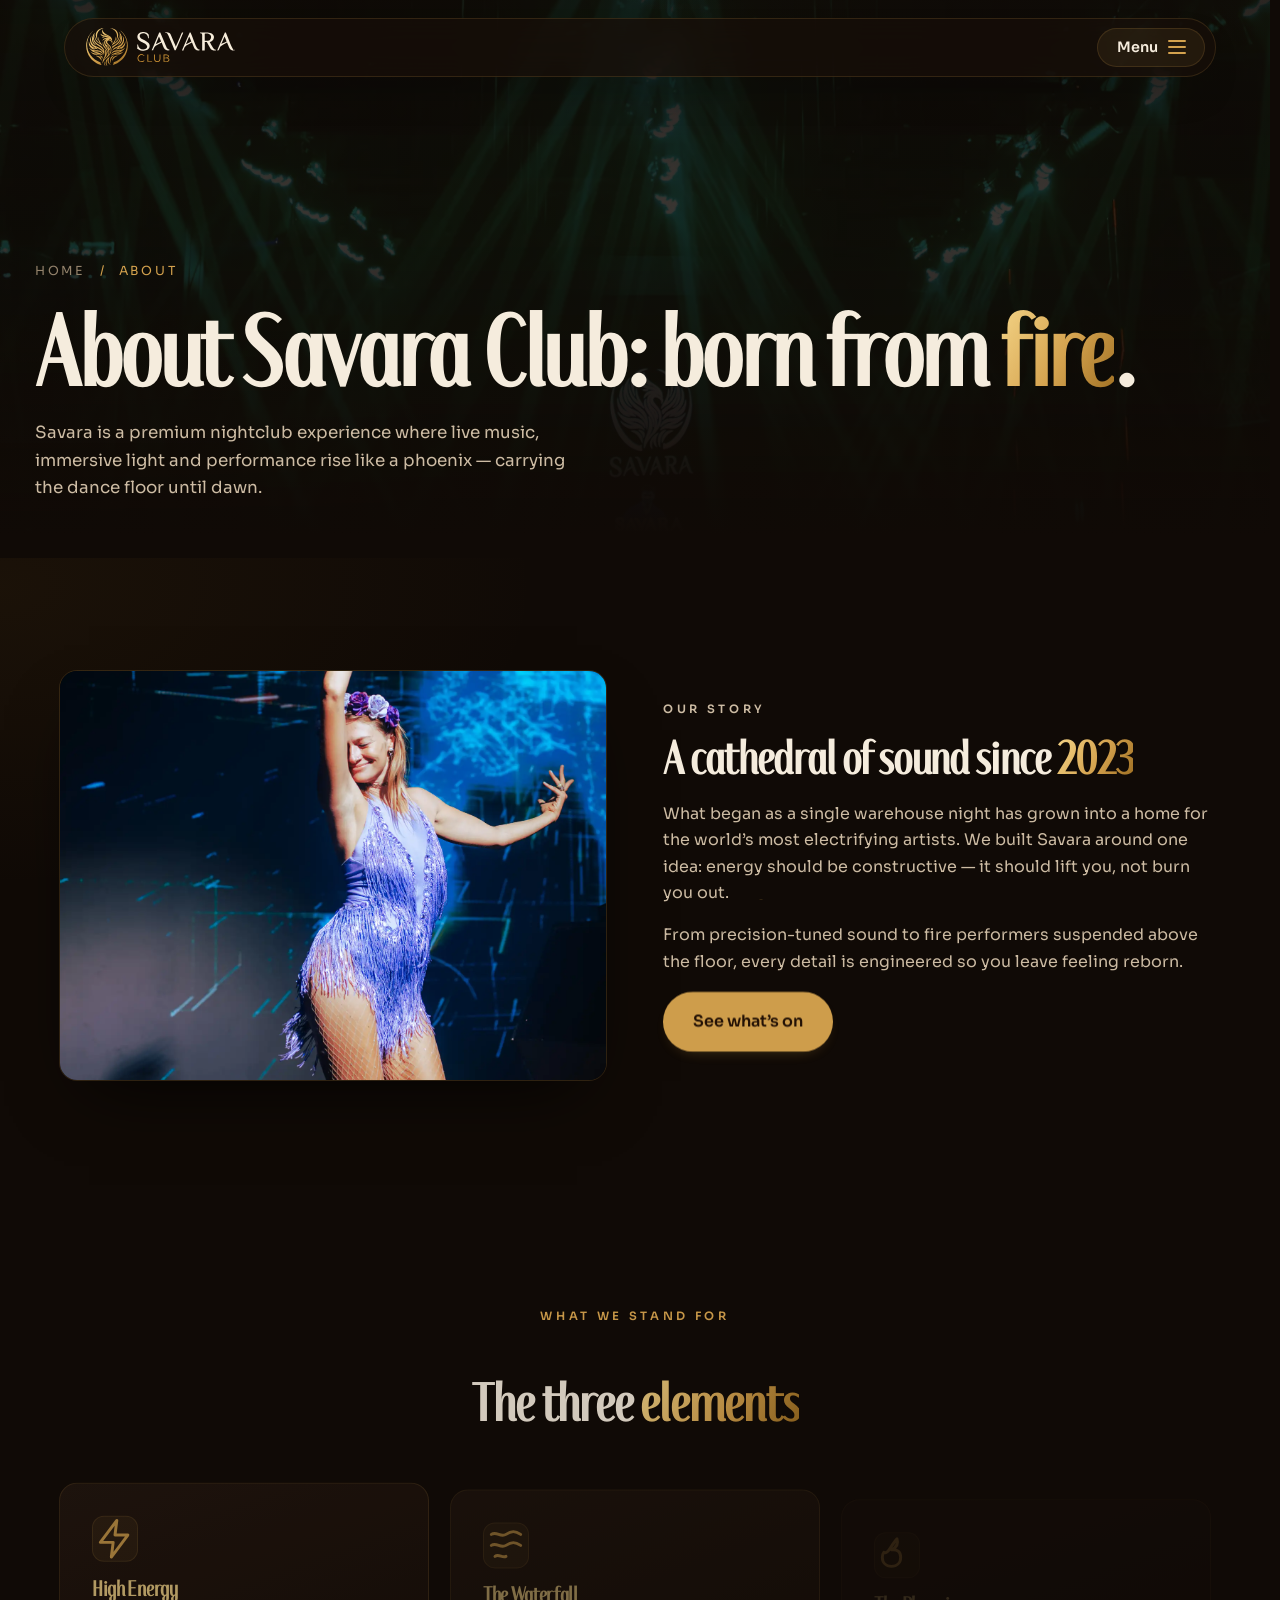
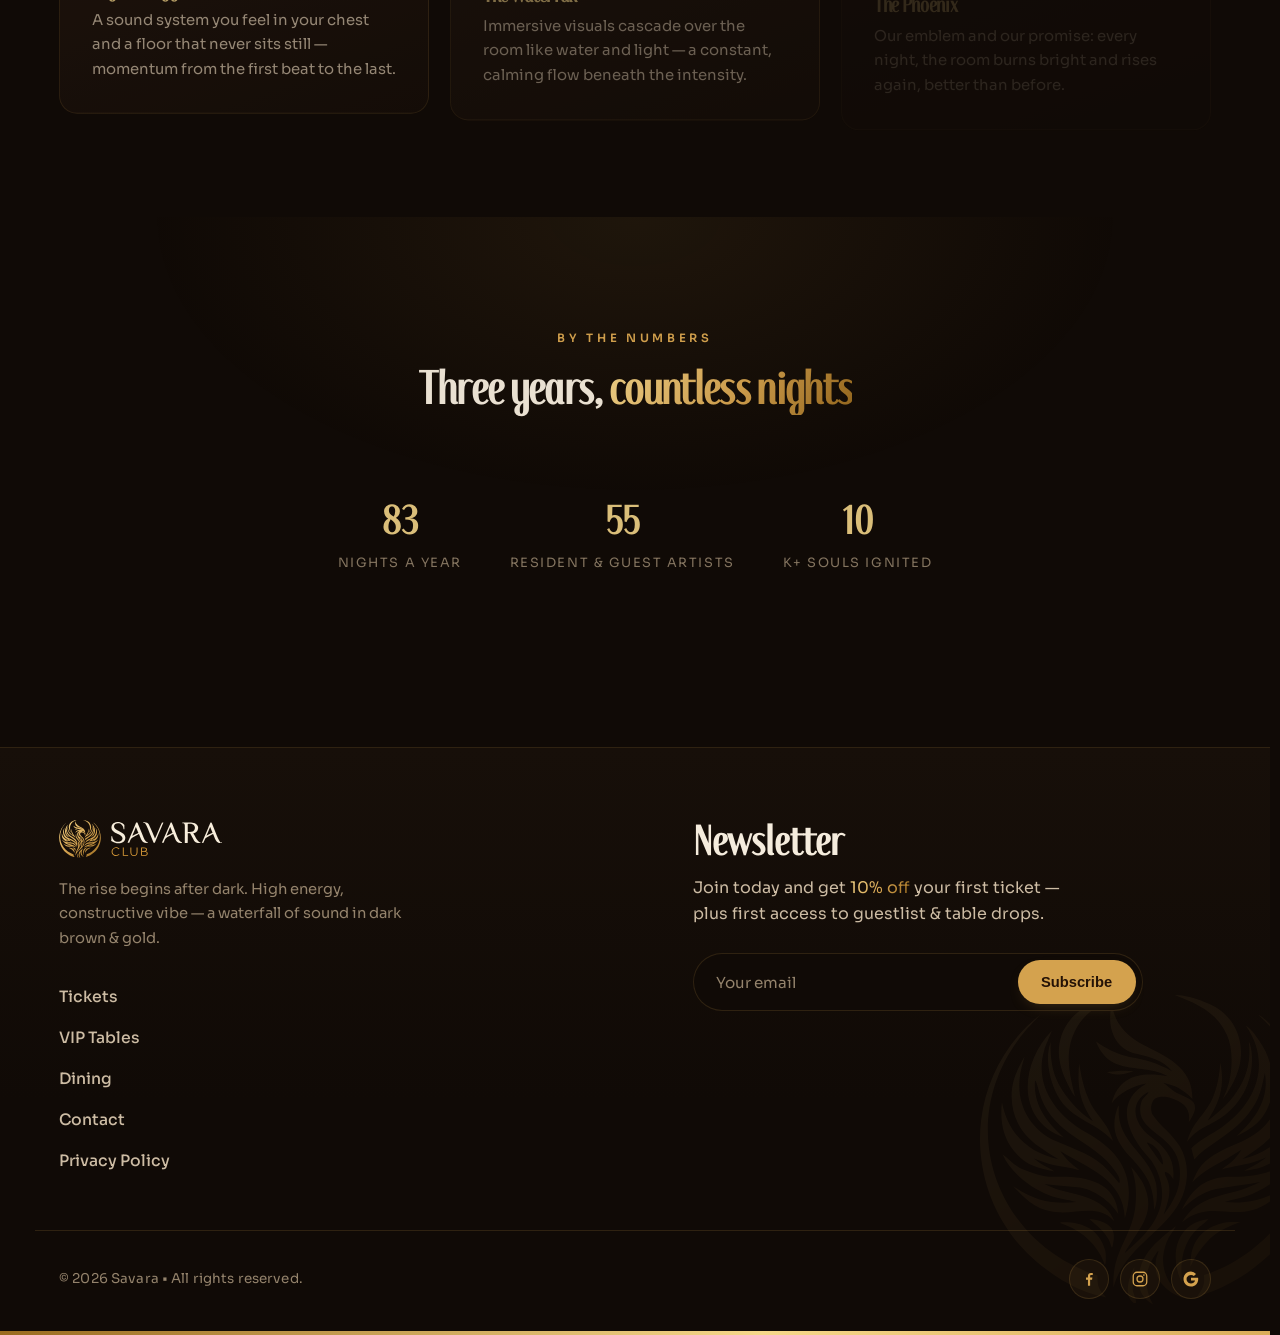
==== about.html @ c7d8257c "0.0.1 First Deploy" ====
<!DOCTYPE html>
<html lang="en">
<head>
  <meta charset="UTF-8" />
  <meta name="viewport" content="width=device-width, initial-scale=1.0" />
  <meta name="robots" content="index, follow, max-image-preview:large" />
  <meta name="author" content="Savara Club" />
  <meta name="theme-color" content="#100a06" />
  <meta name="application-name" content="Savara Club" />
  <link rel="icon" href="assets/imgs/fav-icon.png" sizes="any" />
  <link rel="icon" type="image/png" sizes="32x32" href="assets/imgs/fav-icon.png" />
  <link rel="icon" type="image/png" sizes="16x16" href="assets/imgs/fav-icon.png" />
  <link rel="apple-touch-icon" sizes="180x180" href="assets/imgs/fav-icon.png" />
  <link rel="manifest" href="/site.webmanifest" />
  <meta name="description" content="Learn the story behind Savara Club, a premium nightlife destination built around live music, immersive performances and unforgettable guest experiences." />
  <title>About Savara Club | Our Nightlife Story</title>
  <link rel="canonical" href="https://savara-club.netlify.app/about.html" />
  <meta property="og:type" content="website" />
  <meta property="og:locale" content="en_US" />
  <meta property="og:site_name" content="Savara Club" />
  <meta property="og:title" content="About Savara Club | Our Nightlife Story" />
  <meta property="og:description" content="Discover the story and experience behind Savara Club's live music, immersive performances and premium nightlife." />
  <meta property="og:url" content="https://savara-club.netlify.app/about.html" />
  <meta property="og:image" content="https://savara-club.netlify.app/assets/imgs/og-image.webp" />
  <meta property="og:image:secure_url" content="https://savara-club.netlify.app/assets/imgs/og-image.webp" />
  <meta property="og:image:type" content="image/webp" />
  <meta property="og:image:width" content="1200" />
  <meta property="og:image:height" content="630" />
  <meta property="og:image:alt" content="Savara Club - Rise After Dark, with a molten-gold phoenix and cascading light." />
  <meta name="twitter:card" content="summary_large_image" />
  <meta name="twitter:title" content="About Savara Club | Our Nightlife Story" />
  <meta name="twitter:description" content="Discover the story behind Savara Club's live music, immersive performances and premium nightlife." />
  <meta name="twitter:image" content="https://savara-club.netlify.app/assets/imgs/og-image.webp" />
  <meta name="twitter:image:alt" content="Savara Club - Rise After Dark, with a molten-gold phoenix and cascading light." />
  <script type="application/ld+json">
  {
    "@context": "https://schema.org",
    "@type": "AboutPage",
    "name": "About Savara Club",
    "url": "https://savara-club.netlify.app/about.html",
    "description": "The story behind Savara Club's live music, immersive performances and premium nightlife experience.",
    "isPartOf": { "@id": "https://savara-club.netlify.app/#website" },
    "about": { "@id": "https://savara-club.netlify.app/#business" }
  }
  </script>
  <link rel="preconnect" href="https://fonts.googleapis.com" />
  <link rel="preconnect" href="https://fonts.gstatic.com" crossorigin />
  <link href="https://fonts.googleapis.com/css2?family=Fraunces:opsz,wght@9..144,400..900&family=Sora:wght@300;400;500;600;700;800&display=swap" rel="stylesheet" />
  <link rel="stylesheet" href="assets/style.css" />
  <noscript><style>.pt,.preloader{display:none!important}</style></noscript>
</head>
<body>

  <canvas id="embers" aria-hidden="true"></canvas>

  <header class="nav" id="nav">
    <div class="nav__inner">
      <a href="index.html" class="brand" aria-label="Savara Club home">
        <span class="brand__mark" aria-hidden="true"></span>
        <img src="assets/imgs/savara-logo.svg" alt="Savara Club" class="brand__logo" />
      </a>
      <button class="nav__menu-btn" id="navToggle" aria-label="Open menu" aria-expanded="false" aria-controls="menu">
        <span class="nav__menu-label">Menu</span>
        <span class="nav__menu-icon"><i></i><i></i><i></i></span>
      </button>
    </div>
  </header>

  <div class="menu" id="menu" aria-hidden="true">
    <div class="menu__bg"></div>
    <span class="menu__phoenix" aria-hidden="true"></span>
    <nav class="menu__nav">
      <a class="menu__item" href="index.html"><span class="menu__num">01</span><span class="menu__label">Home</span></a>
      <a class="menu__item is-current" href="about.html"><span class="menu__num">02</span><span class="menu__label">About</span></a>
      <a class="menu__item" href="events.html"><span class="menu__num">03</span><span class="menu__label">Events</span></a>
      <a class="menu__item" href="menu.html"><span class="menu__num">04</span><span class="menu__label">Menu</span></a>
      <a class="menu__item" href="contact.html"><span class="menu__num">05</span><span class="menu__label">Contact</span></a>
    </nav>
    <div class="menu__aside">
      <div><h4>Visit</h4><p>631/2, Ozran Beach Rd<br />Vagator, Goa 403509 &middot; Open Thu&ndash;Sun</p></div>
      <div><h4>Reservations</h4><p><a href="tel:+917397956179">+91 73979 56179</a><br /><a href="mailto:hello@savara.club">hello@savara.club</a></p></div>
      <div><h4>Follow</h4><div class="menu__socials"><a href="#">Facebook</a><a href="#">Instagram</a><a href="#">Google</a></div></div>
    </div>
  </div>

  <section class="page-hero">
    <div class="page-hero__bg" aria-hidden="true"><img src="assets/club-imgs/jpeg-121.webp" alt="" /></div>
    <div class="page-hero__inner">
      <div class="crumb reveal"><a href="index.html">Home</a> &nbsp;/&nbsp; About</div>
      <h1 class="reveal">About Savara Club: born from <span class="grad">fire</span>.</h1>
      <p class="reveal">Savara is a premium nightclub experience where live music, immersive light and performance rise like a phoenix &mdash; carrying the dance floor until dawn.</p>
    </div>
  </section>

  <section class="section">
    <div class="split">
      <video class="reveal" autoplay muted loop playsinline preload="metadata" poster="assets/club-imgs/jpeg-3.webp">
        <source src="assets/club-imgs/C1630.MP4" type="video/mp4" />
      </video>
      <div>
        <p class="eyebrow reveal">Our story</p>
        <h2 class="reveal">A cathedral of sound since <span class="grad">2023</span></h2>
        <p class="reveal">What began as a single warehouse night has grown into a home for the world&rsquo;s most electrifying artists. We built Savara around one idea: energy should be constructive &mdash; it should lift you, not burn you out.</p>
        <p class="reveal">From precision-tuned sound to fire performers suspended above the floor, every detail is engineered so you leave feeling reborn.</p>
        <div class="reveal"><a href="events.html" class="btn btn--gold btn--lg magnetic">See what&rsquo;s on</a></div>
      </div>
    </div>
  </section>

  <section class="section">
    <div class="section__head section__head--center">
      <p class="eyebrow reveal">What we stand for</p>
      <h2 class="reveal">The three <span class="grad">elements</span></h2>
    </div>
    <div class="values-grid">
      <div class="value-card reveal">
        <div class="value-card__ic"><svg viewBox="0 0 24 24" fill="none" stroke="currentColor" stroke-width="1.6"><path d="M13 2 4 14h7l-1 8 9-12h-7z" stroke-linejoin="round"/></svg></div>
        <h3>High Energy</h3>
        <p>A sound system you feel in your chest and a floor that never sits still &mdash; momentum from the first beat to the last.</p>
      </div>
      <div class="value-card reveal">
        <div class="value-card__ic"><svg viewBox="0 0 24 24" fill="none" stroke="currentColor" stroke-width="1.6" stroke-linecap="round"><path d="M4 6c3-2 5 2 8 0s5-2 8 0M4 12c3-2 5 2 8 0s5-2 8 0M6 18c2-1.5 4 1 6 0"/></svg></div>
        <h3>The Waterfall</h3>
        <p>Immersive visuals cascade over the room like water and light &mdash; a constant, calming flow beneath the intensity.</p>
      </div>
      <div class="value-card reveal">
        <div class="value-card__ic"><svg viewBox="0 0 24 24" fill="none" stroke="currentColor" stroke-width="1.6"><path d="M12 3c1 3-1 5-3 6 3-.5 5 1 5 4 0 3-2 5-5 5s-5-2-5-5c0-1 .3-2 .8-2.7C7 12 9 6 12 3z" stroke-linejoin="round"/></svg></div>
        <h3>The Phoenix</h3>
        <p>Our emblem and our promise: every night, the room burns bright and rises again, better than before.</p>
      </div>
    </div>
  </section>

  <section class="section vibe">
    <div class="vibe__inner">
      <p class="eyebrow reveal">By the numbers</p>
      <h2 class="reveal">Three years, <span class="grad">countless nights</span></h2>
      <div class="hero__stats reveal" style="justify-content:center;border:none;margin-top:2.5rem">
        <div><strong data-count="120">0</strong><span>Nights a year</span></div>
        <div><strong data-count="80">0</strong><span>Resident &amp; guest artists</span></div>
        <div><strong data-count="15">0</strong><span>K+ souls ignited</span></div>
      </div>
    </div>
  </section>

  <footer class="footer">
    <span class="footer__phoenix" aria-hidden="true"></span>
    <div class="footer__inner">
      <div class="footer__left">
        <a href="index.html" class="brand footer__brandlink">
          <span class="brand__mark" aria-hidden="true"></span>
          <img src="assets/imgs/savara-logo.svg" alt="Savara Club" class="brand__logo" />
        </a>
        <p class="footer__tag">The rise begins after dark. High energy, constructive vibe &mdash; a waterfall of sound in dark brown &amp; gold.</p>
        <nav class="footer__links">
          <a href="events.html">Tickets</a>
          <a href="events.html">VIP Tables</a>
          <a href="menu.html">Dining</a>
          <a href="contact.html">Contact</a>
          <a href="privacy.html">Privacy Policy</a>
        </nav>
      </div>
      <div class="footer__news">
        <h3>Newsletter</h3>
        <p>Join today and get <span class="grad">10% off</span> your first ticket &mdash; plus first access to guestlist &amp; table drops.</p>
        <form class="footer__form" data-form novalidate>
          <input type="email" placeholder="Your email" aria-label="Email address" required />
          <button type="submit" class="btn btn--gold">Subscribe</button>
        </form>
        <p class="footer__msg form-msg" role="status"></p>
      </div>
    </div>
    <div class="footer__bar">
      <span>&copy; <span data-year>2026</span> Savara • All rights reserved.</span>
      <div class="footer__social">
        <a href="#" aria-label="Facebook"><svg viewBox="0 0 24 24" fill="currentColor"><path d="M13.5 21v-8h2.6l.4-3h-3V8.1c0-.9.3-1.5 1.6-1.5H17V4c-.3 0-1.3-.1-2.4-.1-2.4 0-4 1.4-4 4.1V10H8v3h2.6v8h2.9z"/></svg></a>
        <a href="#" aria-label="Instagram"><svg viewBox="0 0 24 24" fill="none" stroke="currentColor" stroke-width="1.7"><rect x="3" y="3" width="18" height="18" rx="5"/><circle cx="12" cy="12" r="4"/><circle cx="17.2" cy="6.8" r="1.1" fill="currentColor" stroke="none"/></svg></a>
        <a href="#" aria-label="Google"><svg viewBox="0 0 24 24" fill="currentColor"><path d="M21.6 12.23c0-.68-.06-1.33-.17-1.96H12v3.71h5.38a4.6 4.6 0 0 1-2 3.02v2.5h3.24c1.9-1.75 2.98-4.33 2.98-7.27z"/><path d="M12 22c2.7 0 4.96-.9 6.62-2.42l-3.24-2.5c-.9.6-2.05.96-3.38.96-2.6 0-4.8-1.76-5.59-4.13H3.06v2.6A10 10 0 0 0 12 22z"/><path d="M6.41 13.91A6 6 0 0 1 6.1 12c0-.66.11-1.31.31-1.91V7.49H3.06A10 10 0 0 0 2 12c0 1.61.39 3.14 1.06 4.51z"/><path d="M12 6.58c1.47 0 2.79.5 3.83 1.5l2.87-2.87A10 10 0 0 0 12 2 10 10 0 0 0 3.06 7.49l3.35 2.6C7.2 8.34 9.4 6.58 12 6.58z"/></svg></a>
      </div>
    </div>
    <div class="footer__accent" aria-hidden="true"></div>
  </footer>

  <div class="pt pt--enter" id="pageTransition" aria-hidden="true">
    <span class="pt__col"></span><span class="pt__col"></span><span class="pt__col"></span>
    <span class="pt__col"></span><span class="pt__col"></span>
    <span class="pt__logo"></span>
  </div>

  <script src="assets/vendor/gsap.min.js"></script>
  <script src="assets/vendor/ScrollTrigger.min.js"></script>
  <script src="assets/script.js"></script>

</body>
</html>
---- assets/style.css ----
/* ============================================================
   SAVARA CLUB - Dark Brown & Gold nightclub theme
   Palette: deep espresso browns + molten gold. No red.
   ============================================================ */

@font-face {
  font-family: 'Spritely';
  src: url('font/Spritely.otf') format('opentype');
  font-style: normal;
  font-weight: 400;
  font-display: swap;
}

:root {
  /* Browns */
  --bg:        #100a06;
  --bg-2:      #170f09;
  --bg-3:      #1f140c;
  --panel:     #241811;
  --panel-2:   #2c1e14;
  --line:      rgba(212, 162, 78, .16);

  /* Golds */
  --gold:      #d4a24e;
  --gold-lt:   #f6d78a;
  --gold-dk:   #9a6b1f;
  --amber:     #e9b866;

  /* Text */
  --ink:       #f5ecdd;
  --ink-soft:  #cdbca4;
  --ink-dim:   #94836c;

  --maxw: 1200px;
  --radius: 18px;
  --shadow: 0 30px 70px -30px rgba(0,0,0,.85);
  --ease: cubic-bezier(.22,.61,.36,1);

  /* Type system */
  --font-body: 'Sora', system-ui, -apple-system, sans-serif;
  --font-display: 'Spritely', 'Fraunces', 'Cormorant Garamond', Georgia, serif;
}

* { margin: 0; padding: 0; box-sizing: border-box; }

html { scroll-behavior: smooth; }

/* Reserve the scrollbar gutter so locking body scroll (menu / preloader)
   doesn't shift the layout. No effect on mobile overlay scrollbars. */
html { scrollbar-gutter: stable; }

/* ---------- Custom scrollbar (dark, blends with background) ---------- */
html { scrollbar-width: thin; scrollbar-color: #2a1d12 var(--bg); }
::-webkit-scrollbar { width: 12px; height: 12px; }
::-webkit-scrollbar-track { background: var(--bg); }
::-webkit-scrollbar-thumb {
  background: #2a1d12;
  border-radius: 12px;
  border: 3px solid var(--bg);
  background-clip: padding-box;
}
::-webkit-scrollbar-thumb:hover { background: #3a2817; background-clip: padding-box; }
::-webkit-scrollbar-corner { background: var(--bg); }
::selection { background: rgba(212,162,78,.3); color: var(--gold-lt); }

/* When GSAP drives reveals, drop the CSS transition to avoid double-animating */
.gsap .reveal { transition: none; }
.magnetic { will-change: transform; }

body {
  font-family: var(--font-body);
  background: var(--bg);
  color: var(--ink);
  line-height: 1.65;
  overflow-x: hidden;
  -webkit-font-smoothing: antialiased;
  background-image:
    radial-gradient(1200px 600px at 80% -10%, rgba(212,162,78,.10), transparent 60%),
    radial-gradient(900px 500px at 0% 20%, rgba(154,107,31,.08), transparent 60%);
}

img { display: block; max-width: 100%; }
a { color: inherit; text-decoration: none; }

h1,h2,h3,h4 {
  font-family: var(--font-display);
  line-height: 1.05; font-weight: 600; letter-spacing: -.015em;
}

.grad {
  background: linear-gradient(120deg, var(--gold-lt), var(--gold) 55%, var(--gold-dk));
  -webkit-background-clip: text;
  background-clip: text;
  color: transparent;
}

.eyebrow {
  text-transform: uppercase;
  letter-spacing: .32em;
  font-size: .72rem;
  font-weight: 600;
  color: var(--gold);
  margin-bottom: 1rem;
}

/* ---------- Ember canvas ---------- */
#embers {
  position: fixed; inset: 0;
  width: 100%; height: 100%;
  pointer-events: none;
  z-index: 1;
  opacity: .7;
}

/* ---------- Buttons ---------- */
.btn {
  --pad: .8rem 1.4rem;
  display: inline-flex; align-items: center; gap: .55rem;
  padding: var(--pad);
  border-radius: 999px;
  font-weight: 600; font-size: .92rem;
  cursor: pointer; border: 1px solid transparent;
  transition: transform .3s var(--ease), box-shadow .3s var(--ease), background .3s;
  white-space: nowrap;
}
.btn--lg { --pad: 1rem 1.8rem; font-size: 1rem; }
.btn--sm { --pad: .5rem 1rem; font-size: .82rem; }

.btn--gold {
  background: var(--gold);
  color: #241206;
  box-shadow: 0 6px 18px -10px rgba(212,162,78,.4);
}
.btn--gold:hover { background: var(--amber); transform: translateY(-2px); box-shadow: 0 10px 24px -12px rgba(212,162,78,.5); }

.btn--ghost {
  background: rgba(212,162,78,.06);
  border-color: var(--line);
  color: var(--ink);
}
.btn--ghost:hover { background: rgba(212,162,78,.14); transform: translateY(-3px); border-color: var(--gold); }

.play-dot {
  width: 10px; height: 10px; border-radius: 50%;
  background: var(--gold); box-shadow: 0 0 0 0 rgba(212,162,78,.6);
  animation: pulse 2s infinite;
}
@keyframes pulse {
  0% { box-shadow: 0 0 0 0 rgba(212,162,78,.55); }
  70% { box-shadow: 0 0 0 12px rgba(212,162,78,0); }
  100% { box-shadow: 0 0 0 0 rgba(212,162,78,0); }
}

/* ---------- Brand ---------- */
.brand { display: inline-flex; align-items: center; gap: .6rem; }

/* Phoenix mark: white SVG silhouette masked with a molten-gold gradient */
.brand__mark, .footer__phoenix, .hero__phoenix {
  display: inline-block;
  background: linear-gradient(145deg, var(--gold-lt), var(--gold) 55%, var(--gold-dk));
  -webkit-mask: url("imgs/phoenix-white-icon.svg") center / contain no-repeat;
          mask: url("imgs/phoenix-white-icon.svg") center / contain no-repeat;
}
.brand__mark {
  width: 42px; height: 38px;
  filter: drop-shadow(0 4px 12px rgba(212,162,78,.45));
}
.brand__name {
  font-weight: 800; letter-spacing: .18em; font-size: 1.05rem;
  display: flex; flex-direction: column; line-height: 1;
}
.brand__name small { font-size: .55em; letter-spacing: .5em; color: var(--gold); font-weight: 600; }
.brand__logo { height: 30px; width: auto; display: block; }
.footer__brandlink .brand__logo { height: 34px; }

/* ============ NAV - floating pill ============ */
.nav {
  position: fixed; top: 18px; left: 0; right: 0; z-index: 200;
  padding: 0 1.5rem;
}
.nav__inner {
  max-width: calc(var(--maxw) - 3rem); margin: 0 auto;
  display: flex; align-items: center; justify-content: space-between; gap: 1rem;
  padding: .55rem .6rem .55rem 1.3rem;
  border-radius: 999px;
  background: rgba(24,15,9,.72);
  border: 1px solid var(--line);
  backdrop-filter: blur(16px);
  box-shadow: 0 20px 45px -25px rgba(0,0,0,.9);
  transition: background .4s, box-shadow .4s, max-width .4s var(--ease);
}
.nav.scrolled .nav__inner {
  background: rgba(24,15,9,.9);
  box-shadow: 0 24px 55px -22px rgba(0,0,0,.95), 0 0 0 1px rgba(212,162,78,.08);
}

/* Menu button */
.nav__menu-btn {
  display: inline-flex; align-items: center; gap: .65rem;
  padding: .6rem 1.15rem; border-radius: 999px; cursor: pointer;
  font-family: inherit; font-size: .9rem; font-weight: 600; color: var(--ink);
  background: rgba(212,162,78,.08);
  border: 1px solid var(--line);
  transition: background .3s, border-color .3s, transform .3s var(--ease);
}
.nav__menu-btn:hover { background: rgba(212,162,78,.16); border-color: var(--gold); }
.nav__menu-icon { display: inline-flex; flex-direction: column; gap: 4px; }
.nav__menu-icon i { width: 18px; height: 2px; background: var(--gold); border-radius: 2px; transition: .3s var(--ease); }
.nav__menu-btn.open .nav__menu-icon i:nth-child(1) { transform: translateY(6px) rotate(45deg); }
.nav__menu-btn.open .nav__menu-icon i:nth-child(2) { opacity: 0; }
.nav__menu-btn.open .nav__menu-icon i:nth-child(3) { transform: translateY(-6px) rotate(-45deg); }

/* ============ FULL-SCREEN MENU ============ */
body.menu-lock { overflow: hidden; }

.menu {
  position: fixed; inset: 0; z-index: 150;
  visibility: hidden; pointer-events: none;
  display: grid; grid-template-rows: 1fr auto;
  padding: clamp(6rem, 12vh, 9rem) clamp(1.5rem, 6vw, 6rem) clamp(2rem, 6vh, 4rem);
  overflow: hidden;
}
.menu.open { visibility: visible; pointer-events: auto; }
.menu__bg {
  position: absolute; inset: 0; z-index: -1;
  background:
    radial-gradient(900px 600px at 80% 10%, rgba(212,162,78,.14), transparent 60%),
    linear-gradient(160deg, #1a1109, var(--bg) 70%);
  transform: scaleY(0); transform-origin: top;
}
/* GSAP start states (animated open via .to) */
.gsap .menu__bg { will-change: transform; }
.gsap .menu__label { transform: translateY(120%); }
.gsap .menu__num { opacity: 0; }
.gsap .menu__aside > * { opacity: 0; transform: translateY(20px); }
.gsap .menu__phoenix { opacity: 0; transform: scale(0.8); }
/* No-GSAP fallback: show instantly */
html:not(.gsap) .menu.open .menu__bg { transform: scaleY(1); }

.menu__phoenix {
  position: absolute; right: -6%; bottom: -8%;
  width: min(48vw, 560px); height: min(46vw, 520px);
  z-index: -1; opacity: .07; pointer-events: none;
  background: linear-gradient(180deg, var(--gold-lt), var(--gold-dk));
  -webkit-mask: url("imgs/phoenix-white-icon.svg") center / contain no-repeat;
          mask: url("imgs/phoenix-white-icon.svg") center / contain no-repeat;
}

.menu__nav { display: flex; flex-direction: column; justify-content: center; gap: .2rem; }
.menu__item {
  display: flex; align-items: baseline; gap: 1.2rem;
  padding: .35rem 0; overflow: hidden; width: fit-content;
  color: var(--ink);
}
.menu__num {
  font-size: .8rem; color: var(--gold); font-weight: 600; letter-spacing: .1em;
  width: 2rem; flex: none;
}
.menu__label {
  display: inline-block;
  font-family: var(--font-display);
  font-size: clamp(2.4rem, 8vw, 5.5rem);
  font-weight: 600; line-height: 1.02; letter-spacing: -.02em;
  color: var(--ink);
  transition: color .3s var(--ease), transform .35s var(--ease);
}
.menu__item:hover .menu__label { color: var(--gold-lt); transform: translateX(18px); }
.menu__item.is-current .menu__label { color: var(--gold); }

.menu__aside {
  display: flex; flex-wrap: wrap; gap: 2.5rem 4rem; align-items: flex-end;
  border-top: 1px solid var(--line); padding-top: 1.8rem;
}
.menu__aside h4 { font-size: .75rem; text-transform: uppercase; letter-spacing: .2em; color: var(--gold); margin-bottom: .6rem; font-family: var(--font-body); }
.menu__aside p { color: var(--ink-soft); font-size: .95rem; line-height: 1.7; }
.menu__aside a { color: var(--ink-soft); transition: color .25s; }
.menu__aside a:hover { color: var(--gold-lt); }
.menu__socials { display: flex; gap: 1.2rem; }
.menu__socials a { font-weight: 500; }

/* ============ PRELOADER (circular / iris reveal) ============ */
body.preloading { overflow: hidden; }
.preloader {
  position: fixed; inset: 0; z-index: 1300;
  display: grid; place-items: center;
  background: radial-gradient(60% 60% at 50% 45%, #1c120a, var(--bg) 80%);
  will-change: mask;
}
.preloader__inner { display: grid; place-items: center; gap: 1.5rem; }
.preloader__ringwrap { position: relative; width: 150px; height: 150px; display: grid; place-items: center; }
.preloader__ring { position: absolute; inset: 0; width: 100%; height: 100%; transform: rotate(-90deg); }
.preloader__track { fill: none; stroke: rgba(212,162,78,.14); stroke-width: 2.5; }
.preloader__prog {
  fill: none; stroke: var(--gold); stroke-width: 2.5; stroke-linecap: round;
  stroke-dasharray: 339.3; stroke-dashoffset: 339.3;
  filter: drop-shadow(0 0 6px rgba(212,162,78,.55));
}
.preloader__phoenix {
  width: 66px; height: 60px;
  background: linear-gradient(150deg, var(--gold-lt), var(--gold) 55%, var(--gold-dk));
  -webkit-mask: url("imgs/phoenix-white-icon.svg") center / contain no-repeat;
          mask: url("imgs/phoenix-white-icon.svg") center / contain no-repeat;
  filter: drop-shadow(0 4px 18px rgba(212,162,78,.5));
}
.preloader__pct { font-size: .8rem; letter-spacing: .3em; color: var(--ink-dim); font-variant-numeric: tabular-nums; }

/* ============ PAGE TRANSITION (eject wipe) ============ */
.pt {
  position: fixed; inset: 0; z-index: 1200;
  pointer-events: none; display: flex;
}
.pt__col {
  flex: 1 1 20%; height: 100%;
  background: linear-gradient(180deg, #1c120a, var(--panel));
  transform: scaleY(0); transform-origin: top;
}
.pt__col + .pt__col { border-left: 1px solid rgba(0,0,0,.25); }
.pt--enter { pointer-events: auto; }
.pt--enter .pt__col { transform: scaleY(1); }
.pt__logo {
  position: fixed; inset: 0; margin: auto;
  width: 96px; height: 88px; opacity: 0;
  background: linear-gradient(150deg, var(--gold-lt), var(--gold), var(--gold-dk));
  -webkit-mask: url("imgs/phoenix-white-icon.svg") center / contain no-repeat;
          mask: url("imgs/phoenix-white-icon.svg") center / contain no-repeat;
  filter: drop-shadow(0 6px 24px rgba(212,162,78,.5));
}
.pt--enter .pt__logo { opacity: 1; }
.pt--done { display: none !important; }

/* ============ HERO ============ */
.hero {
  position: relative; z-index: 2;
  min-height: 100vh;
  display: flex; flex-direction: column; align-items: center; justify-content: center;
  text-align: center;
  padding: 8rem 1.5rem 4rem;
  overflow: hidden;
}
.hero__glow {
  position: absolute; inset: 0; z-index: -2;
  background:
    radial-gradient(700px 400px at 50% 20%, rgba(233,184,102,.16), transparent 70%),
    radial-gradient(600px 500px at 50% 90%, rgba(154,107,31,.14), transparent 70%);
}
/* Waterfall of light beams */
.hero__waterfall {
  position: absolute; inset: 0; z-index: -1; display: flex; justify-content: center; gap: 1.4vw;
  opacity: .5; filter: blur(1px);
}
.hero__waterfall span {
  width: 2px; height: 100%;
  background: linear-gradient(to bottom, transparent, rgba(212,162,78,.5), transparent);
  animation: fall 3.2s linear infinite;
  transform-origin: top;
}
.hero__waterfall span:nth-child(odd) { animation-duration: 4.2s; opacity: .6; }
.hero__waterfall span:nth-child(3n) { animation-duration: 2.6s; background: linear-gradient(to bottom, transparent, rgba(246,215,138,.55), transparent); }
.hero__waterfall span:nth-child(1){ animation-delay: -.2s } .hero__waterfall span:nth-child(2){ animation-delay: -1.4s }
.hero__waterfall span:nth-child(3){ animation-delay: -.8s } .hero__waterfall span:nth-child(4){ animation-delay: -2.1s }
.hero__waterfall span:nth-child(5){ animation-delay: -.5s } .hero__waterfall span:nth-child(6){ animation-delay: -1.8s }
.hero__waterfall span:nth-child(7){ animation-delay: -1.1s } .hero__waterfall span:nth-child(8){ animation-delay: -.3s }
.hero__waterfall span:nth-child(9){ animation-delay: -2.4s } .hero__waterfall span:nth-child(10){ animation-delay: -.9s }
@keyframes fall {
  0% { transform: scaleY(0); opacity: 0; }
  15% { opacity: 1; }
  100% { transform: scaleY(1); opacity: 0; }
}

/* Giant faint phoenix watermark rising behind the hero copy */
.hero__phoenix {
  position: absolute; top: 46%; left: 50%;
  transform: translate(-50%, -50%);
  width: min(72vh, 620px); height: min(66vh, 566px);
  z-index: -1; opacity: .08;
  background: linear-gradient(180deg, var(--gold-lt), var(--gold-dk));
  filter: drop-shadow(0 0 60px rgba(212,162,78,.35));
  animation: floatPhoenix 8s ease-in-out infinite;
}
@keyframes floatPhoenix {
  0%,100% { transform: translate(-50%, -50%) scale(1); opacity: .08; }
  50% { transform: translate(-50%, -53%) scale(1.03); opacity: .13; }
}

.hero__content { max-width: 860px; position: relative; }
.hero__title {
  font-size: clamp(2.6rem, 7vw, 5.4rem);
  font-weight: 800; letter-spacing: -.03em; margin-bottom: 1.4rem;
}
.hero__sub {
  color: var(--ink-soft); font-size: clamp(1rem, 2vw, 1.2rem);
  max-width: 620px; margin: 0 auto 2.2rem;
}
.hero__cta { display: flex; gap: 1rem; justify-content: center; flex-wrap: wrap; }

.hero__stats {
  display: flex; gap: 3rem; justify-content: center; flex-wrap: wrap;
  margin-top: 3.5rem; padding-top: 2.2rem; border-top: 1px solid var(--line);
}
.hero__stats div { display: flex; flex-direction: column; }
.hero__stats strong {
  font-size: 2.4rem; font-weight: 800; color: var(--gold-lt);
  font-family: var(--font-display); letter-spacing: 0;
}
.hero__stats span { font-size: .8rem; color: var(--ink-dim); text-transform: uppercase; letter-spacing: .12em; }

.hero__scroll {
  position: absolute; bottom: 1.6rem; left: 50%; transform: translateX(-50%);
  display: flex; flex-direction: column; align-items: center; gap: .5rem;
  font-size: .7rem; letter-spacing: .3em; text-transform: uppercase; color: var(--ink-dim);
}
.hero__scroll span {
  width: 1px; height: 34px; background: linear-gradient(var(--gold), transparent);
  animation: scrollLine 1.8s ease-in-out infinite;
}
@keyframes scrollLine { 0%,100% { opacity: .3; transform: scaleY(.6);} 50% { opacity: 1; transform: scaleY(1);} }

/* ============ MARQUEE ============ */
.marquee {
  position: relative; z-index: 2;
  border-block: 1px solid var(--line);
  background: linear-gradient(var(--bg-2), var(--bg-3));
  overflow: hidden; padding: 1rem 0;
}
.marquee__track {
  display: flex; align-items: center; gap: 2rem; width: max-content;
  animation: marquee 28s linear infinite;
  font-family: var(--font-display);
  font-size: 1.7rem; font-weight: 600; letter-spacing: .04em;
  color: var(--ink-soft);
}
.marquee__track i { color: var(--gold); font-style: normal; }
.marquee:hover .marquee__track { animation-play-state: paused; }
@keyframes marquee { to { transform: translateX(-50%); } }

/* ============ SECTIONS ============ */
.section {
  position: relative; z-index: 2;
  max-width: var(--maxw); margin: 0 auto;
  padding: 7rem 1.5rem;
}
.section__head {
  display: flex; align-items: flex-end; justify-content: space-between; gap: 2rem;
  margin-bottom: 3rem; flex-wrap: wrap;
}
.section__head h2 { font-size: clamp(2rem, 4.5vw, 3.2rem); }
.section__head--center { flex-direction: column; align-items: center; text-align: center; }
.section__lead { color: var(--ink-soft); max-width: 440px; }
.gallery__handle { color: var(--gold); font-weight: 600; letter-spacing: .05em; }

/* ============ EVENTS ============ */
.events__grid { display: grid; grid-template-columns: 1.4fr 1fr; gap: 1.5rem; }
.events__side { display: grid; gap: 1.5rem; }

.event {
  background: linear-gradient(160deg, var(--panel), var(--bg-3));
  border: 1px solid var(--line); border-radius: var(--radius);
  overflow: hidden; box-shadow: var(--shadow);
  transition: transform .4s var(--ease), border-color .4s;
}
.event:hover { transform: translateY(-6px); border-color: rgba(212,162,78,.4); }

.event__media { position: relative; overflow: hidden; }
.event--feature .event__media { aspect-ratio: 16/10; }
.event--mini { display: grid; grid-template-columns: 42% 1fr; }
.event--mini .event__media { aspect-ratio: auto; height: 100%; min-height: 150px; }
.event__media img { width: 100%; height: 100%; object-fit: cover; transition: transform .6s var(--ease); }
.event:hover .event__media img { transform: scale(1.06); }

.event__date {
  position: absolute; top: 1rem; left: 1rem;
  background: rgba(16,10,6,.75); backdrop-filter: blur(6px);
  border: 1px solid var(--line); border-radius: 12px;
  padding: .4rem .7rem; text-align: center; line-height: 1;
  font-size: .7rem; letter-spacing: .1em; color: var(--gold);
}
.event__date b { display: block; font-size: 1.4rem; color: var(--ink); }
.event__badge {
  position: absolute; top: 1rem; right: 1rem;
  background: var(--gold);
  color: #241206; font-size: .7rem; font-weight: 700; letter-spacing: .1em;
  padding: .35rem .7rem; border-radius: 999px; text-transform: uppercase;
}

.event__body { padding: 1.5rem; }
.event--feature .event__body { padding: 1.8rem; }
.event__body h3 { font-size: 1.3rem; margin-bottom: .5rem; }
.event--mini .event__body {
  padding: 1.4rem; display: flex; flex-direction: column; justify-content: space-between; gap: .8rem;
}
.event--mini .event__body h3 { font-size: 1.1rem; margin-bottom: 0; }
.event__body p { color: var(--ink-soft); font-size: .92rem; }

.event__meta { list-style: none; display: flex; flex-wrap: wrap; gap: 1rem; margin: 1rem 0; }
.event__meta li { font-size: .82rem; color: var(--ink-dim); }

.event__foot { display: flex; align-items: center; justify-content: space-between; margin-top: 1rem; gap: 1rem; }
.event--mini .event__foot { margin-top: 0; }
.event__price { font-size: .9rem; color: var(--ink-soft); }
.event__price b { color: var(--gold-lt); font-size: 1.05rem; }

/* ============ DJS ============ */
.djs__grid { display: grid; grid-template-columns: repeat(4, 1fr); gap: 1.3rem; }
.dj {
  background: var(--panel); border: 1px solid var(--line); border-radius: var(--radius);
  overflow: hidden; transition: transform .4s var(--ease), border-color .4s;
}
.dj:hover { transform: translateY(-8px); border-color: rgba(212,162,78,.45); }
.dj__media { position: relative; aspect-ratio: 3/4; overflow: hidden; }
.dj__media img { width: 100%; height: 100%; object-fit: cover; transition: transform .6s var(--ease); filter: saturate(.9) contrast(1.02); }
.dj:hover .dj__media img { transform: scale(1.07); }
.dj__media::after {
  content: ''; position: absolute; inset: 0;
  background: linear-gradient(to top, rgba(16,10,6,.9), transparent 55%);
}
.dj__play {
  position: absolute; bottom: 1rem; right: 1rem; z-index: 2;
  width: 44px; height: 44px; border-radius: 50%; cursor: pointer;
  border: 1px solid var(--gold); color: #241206;
  background: linear-gradient(120deg, var(--gold-lt), var(--gold));
  font-size: .8rem; display: grid; place-items: center;
  transition: transform .3s, box-shadow .3s;
}
.dj__play:hover { transform: scale(1.12); box-shadow: 0 0 24px rgba(212,162,78,.6); }
.dj.playing .dj__play { animation: pulse 1.5s infinite; }

.dj__info { padding: 1rem 1.1rem 1.2rem; display: flex; align-items: center; justify-content: space-between; gap: .5rem; }
.dj__info h3 { font-size: 1.15rem; }
.dj__info span { font-size: .78rem; color: var(--ink-dim); }

.dj__wave { display: flex; align-items: flex-end; gap: 3px; height: 22px; }
.dj__wave i { width: 3px; height: 30%; background: var(--gold); border-radius: 2px; opacity: .5; }
.dj.playing .dj__wave i { animation: eq .8s ease-in-out infinite; opacity: 1; }
.dj.playing .dj__wave i:nth-child(2){ animation-delay: .1s } .dj.playing .dj__wave i:nth-child(3){ animation-delay: .25s }
.dj.playing .dj__wave i:nth-child(4){ animation-delay: .15s } .dj.playing .dj__wave i:nth-child(5){ animation-delay: .32s }
.dj.playing .dj__wave i:nth-child(6){ animation-delay: .05s } .dj.playing .dj__wave i:nth-child(7){ animation-delay: .2s }
@keyframes eq { 0%,100% { height: 25%; } 50% { height: 100%; } }

/* ============ DINING ============ */
.dining__grid { display: grid; grid-template-columns: 1fr 1fr; gap: 3.5rem; align-items: center; }
.dining__media { position: relative; }
.dining__media > img {
  width: 100%; aspect-ratio: 4/5; object-fit: cover;
  border-radius: var(--radius); border: 1px solid var(--line); box-shadow: var(--shadow);
}
.dining__cocktail {
  position: absolute; bottom: -1.5rem; right: -1.5rem; width: 44%;
  border-radius: 16px; overflow: hidden; border: 3px solid var(--bg);
  box-shadow: var(--shadow);
}
.dining__cocktail img { width: 100%; aspect-ratio: 1; object-fit: cover; }
.dining__text h2 { font-size: clamp(2rem, 4vw, 3rem); margin-bottom: 1.2rem; }
.dining__text > p { color: var(--ink-soft); margin-bottom: 1.6rem; }
.dining__list { list-style: none; margin-bottom: 2rem; display: grid; gap: .8rem; }
.dining__list li {
  display: flex; align-items: center; gap: 1rem;
  padding-bottom: .8rem; border-bottom: 1px solid var(--line);
  color: var(--ink); font-weight: 500;
}
.dining__list span { color: var(--gold); font-family: var(--font-display); font-size: 1.3rem; font-weight: 700; }
.dining__cta { display: flex; gap: 1rem; flex-wrap: wrap; }

/* ============ VIBE ============ */
.vibe {
  text-align: center;
  background:
    radial-gradient(700px 400px at 50% 0%, rgba(212,162,78,.08), transparent 70%);
  border-radius: 32px;
}
.vibe__inner { max-width: 900px; margin: 0 auto; }
.vibe h2 { font-size: clamp(1.8rem, 4vw, 2.8rem); margin-bottom: 1.4rem; }
.vibe__lead { color: var(--ink-soft); max-width: 640px; margin: 0 auto 3rem; }
.vibe__cards { display: grid; grid-template-columns: repeat(3, 1fr); gap: 1.3rem; text-align: left; }
.vibe__card {
  background: linear-gradient(160deg, var(--panel), var(--bg-2));
  border: 1px solid var(--line); border-radius: var(--radius);
  padding: 1.8rem; transition: transform .4s var(--ease), border-color .4s;
}
.vibe__card:hover { transform: translateY(-6px); border-color: rgba(212,162,78,.4); }
.vibe__card h3 { color: var(--gold-lt); margin-bottom: .6rem; font-size: 1.2rem; }
.vibe__card p { color: var(--ink-soft); font-size: .92rem; }

/* ============ GALLERY ============ */
.gallery__grid {
  display: grid; grid-template-columns: repeat(4, 1fr); grid-auto-rows: 200px; gap: 1rem;
}
.gallery__item {
  position: relative; overflow: hidden; border-radius: 14px; border: 1px solid var(--line);
}
.gallery__item img { width: 100%; height: 100%; object-fit: cover; transition: transform .6s var(--ease); }
.gallery__item::after {
  content: '↗'; position: absolute; inset: 0; display: grid; place-items: center;
  font-size: 1.6rem; color: var(--gold-lt); opacity: 0;
  background: rgba(16,10,6,.35); transition: opacity .35s;
}
.gallery__item:hover img { transform: scale(1.08); }
.gallery__item:hover::after { opacity: 1; }
.gallery__item--tall { grid-row: span 2; }
.gallery__item--wide { grid-column: span 2; }
.gallery__foot { text-align: center; margin-top: 2.5rem; }

/* ============ FOOTER ============ */
.footer {
  position: relative; z-index: 2; overflow: hidden;
  border-top: 1px solid var(--line);
  background: linear-gradient(180deg, var(--bg-2), var(--bg) 60%);
  margin-top: 4rem; padding-top: 4.5rem;
}
.footer__phoenix {
  position: absolute; right: -50px; bottom: 30px;
  width: 340px; height: 310px; z-index: 0; opacity: .05;
  pointer-events: none;
}
.footer__inner {
  position: relative; z-index: 1;
  max-width: var(--maxw); margin: 0 auto; padding: 0 1.5rem 3rem;
  display: grid; grid-template-columns: 1.1fr 1fr; gap: 4rem; align-items: start;
}
.footer__brandlink { margin-bottom: 1.2rem; }
.footer__tag { color: var(--ink-dim); font-size: .92rem; max-width: 360px; margin-bottom: 1.8rem; }
.footer__links { display: flex; flex-direction: column; gap: .1rem; align-items: flex-start; }
.footer__links a {
  color: var(--ink-soft); font-size: .98rem; font-weight: 500;
  padding: .42rem 0 .42rem 0; position: relative; transition: color .25s, padding-left .25s;
}
.footer__links a::before {
  content: ''; position: absolute; left: 0; top: 50%; width: 6px; height: 6px;
  border-radius: 50%; background: var(--gold); transform: translateY(-50%) scale(0);
  transition: transform .25s var(--ease);
}
.footer__links a:hover { color: var(--gold-lt); padding-left: 16px; }
.footer__links a:hover::before { transform: translateY(-50%) scale(1); }

/* Newsletter block inside footer */
.footer__news h3 {
  font-family: var(--font-display); font-weight: 700;
  font-size: 2.5rem; letter-spacing: 0; margin-bottom: .8rem;
}
.footer__news > p { color: var(--ink-soft); max-width: 390px; margin-bottom: 1.6rem; }
.footer__form {
  display: flex; align-items: center; gap: .4rem;
  background: var(--bg); border: 1px solid var(--line);
  border-radius: 999px; padding: .4rem .4rem .4rem 1.4rem;
  max-width: 450px; transition: border-color .3s, box-shadow .3s;
}
.footer__form:focus-within { border-color: var(--gold); box-shadow: 0 0 0 4px rgba(212,162,78,.1); }
.footer__form input {
  flex: 1; min-width: 0; background: none; border: 0; outline: none;
  color: var(--ink); font-family: inherit; font-size: .95rem; padding: .55rem 0;
}
.footer__form input::placeholder { color: var(--ink-dim); }
.footer__msg { min-height: 1.2rem; margin-top: .9rem; font-size: .9rem; color: var(--gold-lt); }

/* Bottom bar */
.footer__bar {
  position: relative; z-index: 1;
  max-width: var(--maxw); margin: 0 auto; padding: 1.8rem 1.5rem 2rem;
  border-top: 1px solid var(--line);
  display: flex; align-items: center; justify-content: space-between;
  column-gap: 1.5rem; row-gap: 1.2rem; flex-wrap: wrap;
  color: var(--ink-dim); font-size: .84rem; letter-spacing: .01em;
}
.footer__bar > span { flex: 1 1 auto; }
.footer__social { display: flex; gap: .7rem; }
.footer__social a {
  width: 40px; height: 40px; border-radius: 50%;
  display: grid; place-items: center; color: var(--gold);
  border: 1px solid var(--line); background: rgba(212,162,78,.05);
  transition: transform .3s var(--ease), background .3s, color .3s, border-color .3s;
}
.footer__social svg { width: 18px; height: 18px; }
.footer__social a:hover {
  transform: translateY(-4px); color: #241206;
  background: linear-gradient(120deg, var(--gold-lt), var(--gold-dk));
  border-color: transparent;
}
.footer__accent {
  height: 4px;
  background: linear-gradient(90deg, var(--gold-dk), var(--gold-lt) 30%, var(--gold) 55%, var(--amber) 75%, var(--gold-dk));
  background-size: 200% 100%;
  animation: shimmer 6s linear infinite;
}
@keyframes shimmer { to { background-position: 200% 0; } }

/* ============ INNER-PAGE HERO ============ */
.page-hero {
  position: relative; z-index: 2; overflow: hidden;
  min-height: 62vh; display: flex; flex-direction: column; justify-content: flex-end;
  padding: 10rem 1.5rem 3.5rem; text-align: left;
}
.page-hero__inner { max-width: var(--maxw); margin: 0 auto; width: 100%; position: relative; z-index: 2; }
.page-hero__bg { position: absolute; inset: -10% 0; z-index: 0; }
.page-hero__bg img { width: 100%; height: 120%; object-fit: cover; opacity: .28; filter: saturate(.85); }
.page-hero::after {
  content: ''; position: absolute; inset: 0; z-index: 1;
  background: linear-gradient(180deg, rgba(16,10,6,.6), rgba(16,10,6,.35) 40%, var(--bg) 96%);
}
.page-hero h1 { font-size: clamp(2.8rem, 8vw, 6rem); font-weight: 600; line-height: 1; }
.page-hero p { color: var(--ink-soft); max-width: 560px; margin-top: 1.2rem; font-size: 1.05rem; }
.crumb { display: flex; gap: .6rem; align-items: center; color: var(--gold); font-size: .78rem; letter-spacing: .22em; text-transform: uppercase; margin-bottom: 1.4rem; }
.crumb a { color: var(--ink-dim); } .crumb a:hover { color: var(--gold-lt); }

/* ============ MENU / PRICING LIST ============ */
.menu-cat { margin-bottom: 3.5rem; }
.menu-cat h3 { font-size: 1.9rem; color: var(--gold-lt); margin-bottom: .4rem; }
.menu-cat > p { color: var(--ink-dim); margin-bottom: 1.6rem; font-size: .92rem; }
.dish {
  display: grid; grid-template-columns: 1fr auto; gap: .3rem 1rem; align-items: baseline;
  padding: 1rem 0; border-bottom: 1px solid var(--line);
}
.dish__name { font-family: var(--font-display); font-size: 1.3rem; font-weight: 600; }
.dish__price { color: var(--gold-lt); font-family: var(--font-display); font-size: 1.25rem; font-weight: 600; }
.dish__desc { grid-column: 1 / -1; color: var(--ink-soft); font-size: .92rem; }
.dish__tag { font-size: .68rem; text-transform: uppercase; letter-spacing: .12em; color: var(--gold); border: 1px solid var(--line); padding: .12rem .5rem; border-radius: 999px; margin-left: .6rem; vertical-align: middle; }

/* ============ CONTACT ============ */
.contact-grid { display: grid; grid-template-columns: 1fr 1fr; gap: 3.5rem; align-items: start; }
.info-block { display: grid; gap: 1.6rem; }
.info-item { display: flex; gap: 1rem; padding-bottom: 1.4rem; border-bottom: 1px solid var(--line); }
.info-item h4 { font-family: var(--font-body); font-size: .78rem; text-transform: uppercase; letter-spacing: .18em; color: var(--gold); margin-bottom: .4rem; }
.info-item p { color: var(--ink-soft); font-size: .98rem; line-height: 1.6; }
.info-item a { color: var(--ink-soft); } .info-item a:hover { color: var(--gold-lt); }
.info-ic { width: 42px; height: 42px; flex: none; border-radius: 12px; display: grid; place-items: center; color: var(--gold); background: rgba(212,162,78,.08); border: 1px solid var(--line); }
.form-card {
  background: linear-gradient(160deg, var(--panel), var(--bg-2));
  border: 1px solid var(--line); border-radius: var(--radius); padding: 2rem; box-shadow: var(--shadow);
}
.field { margin-bottom: 1.1rem; }
.field label { display: block; font-size: .78rem; text-transform: uppercase; letter-spacing: .12em; color: var(--ink-dim); margin-bottom: .5rem; }
.field input, .field textarea, .field select {
  width: 100%; padding: .85rem 1rem; border-radius: 12px;
  background: var(--bg); border: 1px solid var(--line); color: var(--ink);
  font-family: inherit; font-size: .95rem; outline: none; transition: border-color .3s, box-shadow .3s;
}
.field textarea { min-height: 120px; resize: vertical; }
.field input:focus, .field textarea:focus, .field select:focus { border-color: var(--gold); box-shadow: 0 0 0 4px rgba(212,162,78,.1); }
.form-row { display: grid; grid-template-columns: 1fr 1fr; gap: 1.1rem; }
.form-msg { min-height: 1.2rem; margin-top: .6rem; font-size: .9rem; color: var(--gold-lt); }

/* ============ EVENTS PAGE LIST ============ */
.event-row {
  display: grid; grid-template-columns: 130px 1fr auto; gap: 1.5rem; align-items: center;
  padding: 1.6rem; border: 1px solid var(--line); border-radius: var(--radius);
  background: linear-gradient(160deg, var(--panel), var(--bg-3));
  transition: transform .35s var(--ease), border-color .35s;
}
.event-row + .event-row { margin-top: 1rem; }
.event-row:hover { transform: translateX(6px); border-color: rgba(212,162,78,.4); }
.event-row__date { text-align: center; border-right: 1px solid var(--line); padding-right: 1.2rem; }
.event-row__date b { display: block; font-family: var(--font-display); font-size: 2.4rem; color: var(--gold-lt); line-height: 1; }
.event-row__date span { font-size: .78rem; letter-spacing: .18em; text-transform: uppercase; color: var(--ink-dim); }
.event-row__body h3 { font-size: 1.4rem; margin-bottom: .3rem; }
.event-row__body p { color: var(--ink-soft); font-size: .92rem; }
.event-row__meta { display: flex; gap: 1rem; margin-top: .5rem; font-size: .8rem; color: var(--gold); flex-wrap: wrap; }
.filter-bar { display: flex; gap: .6rem; flex-wrap: wrap; margin-bottom: 2.5rem; }
.filter-bar button {
  font-family: inherit; font-size: .85rem; color: var(--ink-soft); cursor: pointer;
  padding: .5rem 1.1rem; border-radius: 999px; background: rgba(212,162,78,.06); border: 1px solid var(--line);
  transition: background .25s, color .25s, border-color .25s;
}
.filter-bar button:hover, .filter-bar button.active { background: linear-gradient(120deg, var(--gold-lt), var(--gold-dk)); color: #241206; border-color: transparent; }

/* ============ ABOUT VALUES ============ */
.values-grid { display: grid; grid-template-columns: repeat(3, 1fr); gap: 1.3rem; }
.value-card { padding: 2rem; border: 1px solid var(--line); border-radius: var(--radius); background: linear-gradient(160deg, var(--panel), var(--bg-2)); transition: transform .35s var(--ease), border-color .35s; }
.value-card:hover { transform: translateY(-6px); border-color: rgba(212,162,78,.4); }
.value-card__ic { width: 46px; height: 46px; border-radius: 12px; display: grid; place-items: center; color: var(--gold); background: rgba(212,162,78,.08); border: 1px solid var(--line); margin-bottom: 1rem; font-size: 1.2rem; }
.value-card h3 { color: var(--gold-lt); font-size: 1.3rem; margin-bottom: .5rem; }
.value-card p { color: var(--ink-soft); font-size: .93rem; }
.split { display: grid; grid-template-columns: 1fr 1fr; gap: 3.5rem; align-items: center; }
.split img, .split video { width: 100%; border-radius: var(--radius); border: 1px solid var(--line); box-shadow: var(--shadow); aspect-ratio: 4/3; object-fit: cover; display: block; }
.split h2 { font-size: clamp(1.8rem, 4vw, 2.8rem); margin-bottom: 1.2rem; }
.split p { color: var(--ink-soft); margin-bottom: 1rem; }

/* ============ LEGAL / PRIVACY ============ */
.legal { max-width: 820px; margin: 0 auto; }
.legal__updated { color: var(--ink-dim); font-size: .85rem; letter-spacing: .04em; margin-bottom: 2.5rem; }
.legal__block { margin-bottom: 2.2rem; }
.legal__block h2 { font-size: 1.5rem; color: var(--gold-lt); margin-bottom: .8rem; }
.legal__block p { color: var(--ink-soft); margin-bottom: 1rem; }
.legal__block ul { list-style: none; display: grid; gap: .7rem; margin: 0 0 1rem; }
.legal__block li { color: var(--ink-soft); padding-left: 1.4rem; position: relative; }
.legal__block li::before { content: ''; position: absolute; left: 0; top: .6em; width: 6px; height: 6px; border-radius: 50%; background: var(--gold); }
.legal__block a { color: var(--gold-lt); }
.legal__block a:hover { text-decoration: underline; }
.legal__contact {
  margin-top: 1rem; padding: 1.4rem 1.6rem; border: 1px solid var(--line); border-radius: var(--radius);
  background: linear-gradient(160deg, var(--panel), var(--bg-2)); color: var(--ink-soft);
}
.legal__contact strong { color: var(--ink); }

/* ============ REVEAL ANIM ============ */
.reveal { opacity: 0; transform: translateY(28px); transition: opacity .8s var(--ease), transform .8s var(--ease); }
.reveal.in { opacity: 1; transform: none; }

/* ============ RESPONSIVE ============ */
@media (max-width: 980px) {
  .events__grid { grid-template-columns: 1fr; }
  .djs__grid { grid-template-columns: repeat(2, 1fr); }
  .dining__grid { grid-template-columns: 1fr; gap: 4rem; }
  .dining__cocktail { width: 38%; right: 0; }
  .vibe__cards { grid-template-columns: 1fr; }
  .gallery__grid { grid-template-columns: repeat(2, 1fr); }
  .gallery__item--wide { grid-column: span 2; }
  .footer__inner { gap: 2.5rem 3rem; }
  .contact-grid { grid-template-columns: 1fr; gap: 2.5rem; }
  .split { grid-template-columns: 1fr; gap: 2rem; }
  .values-grid { grid-template-columns: 1fr; }
}

@media (max-width: 720px) {
  .event-row { grid-template-columns: 90px 1fr; }
  .event-row__cta { grid-column: 2; justify-self: start; }
  .form-row { grid-template-columns: 1fr; }
  .page-hero { min-height: 52vh; padding: 8.5rem 1.2rem 2.5rem; }
  .nav__menu-label { display: none; }
  .nav__menu-btn { padding: .7rem .8rem; }
  .menu__item { gap: .8rem; }
  .menu__num { width: 1.4rem; font-size: .7rem; }
  .menu__aside { gap: 1.6rem 2.5rem; }
  .hero__stats { gap: 1.8rem; }
  .hero__stats strong { font-size: 1.9rem; }
  .section { padding: 4.5rem 1.2rem; }
  .section__head { margin-bottom: 2rem; }
  .footer__inner { grid-template-columns: 1fr; gap: 2.8rem; }
  .footer__news h3 { font-size: 2.1rem; }
  .footer__bar { justify-content: center; text-align: center; }
  .footer__bar > span { flex: 1 1 100%; }
}

@media (max-width: 460px) {
  .djs__grid { grid-template-columns: 1fr; }
  .gallery__grid { grid-template-columns: 1fr 1fr; grid-auto-rows: 150px; }
  .event--mini { grid-template-columns: 1fr; }
  .event--mini .event__media { aspect-ratio: 16/9; }
}

@media (prefers-reduced-motion: reduce) {
  *, *::before, *::after { animation: none !important; transition: none !important; }
  .reveal { opacity: 1; transform: none; }
}
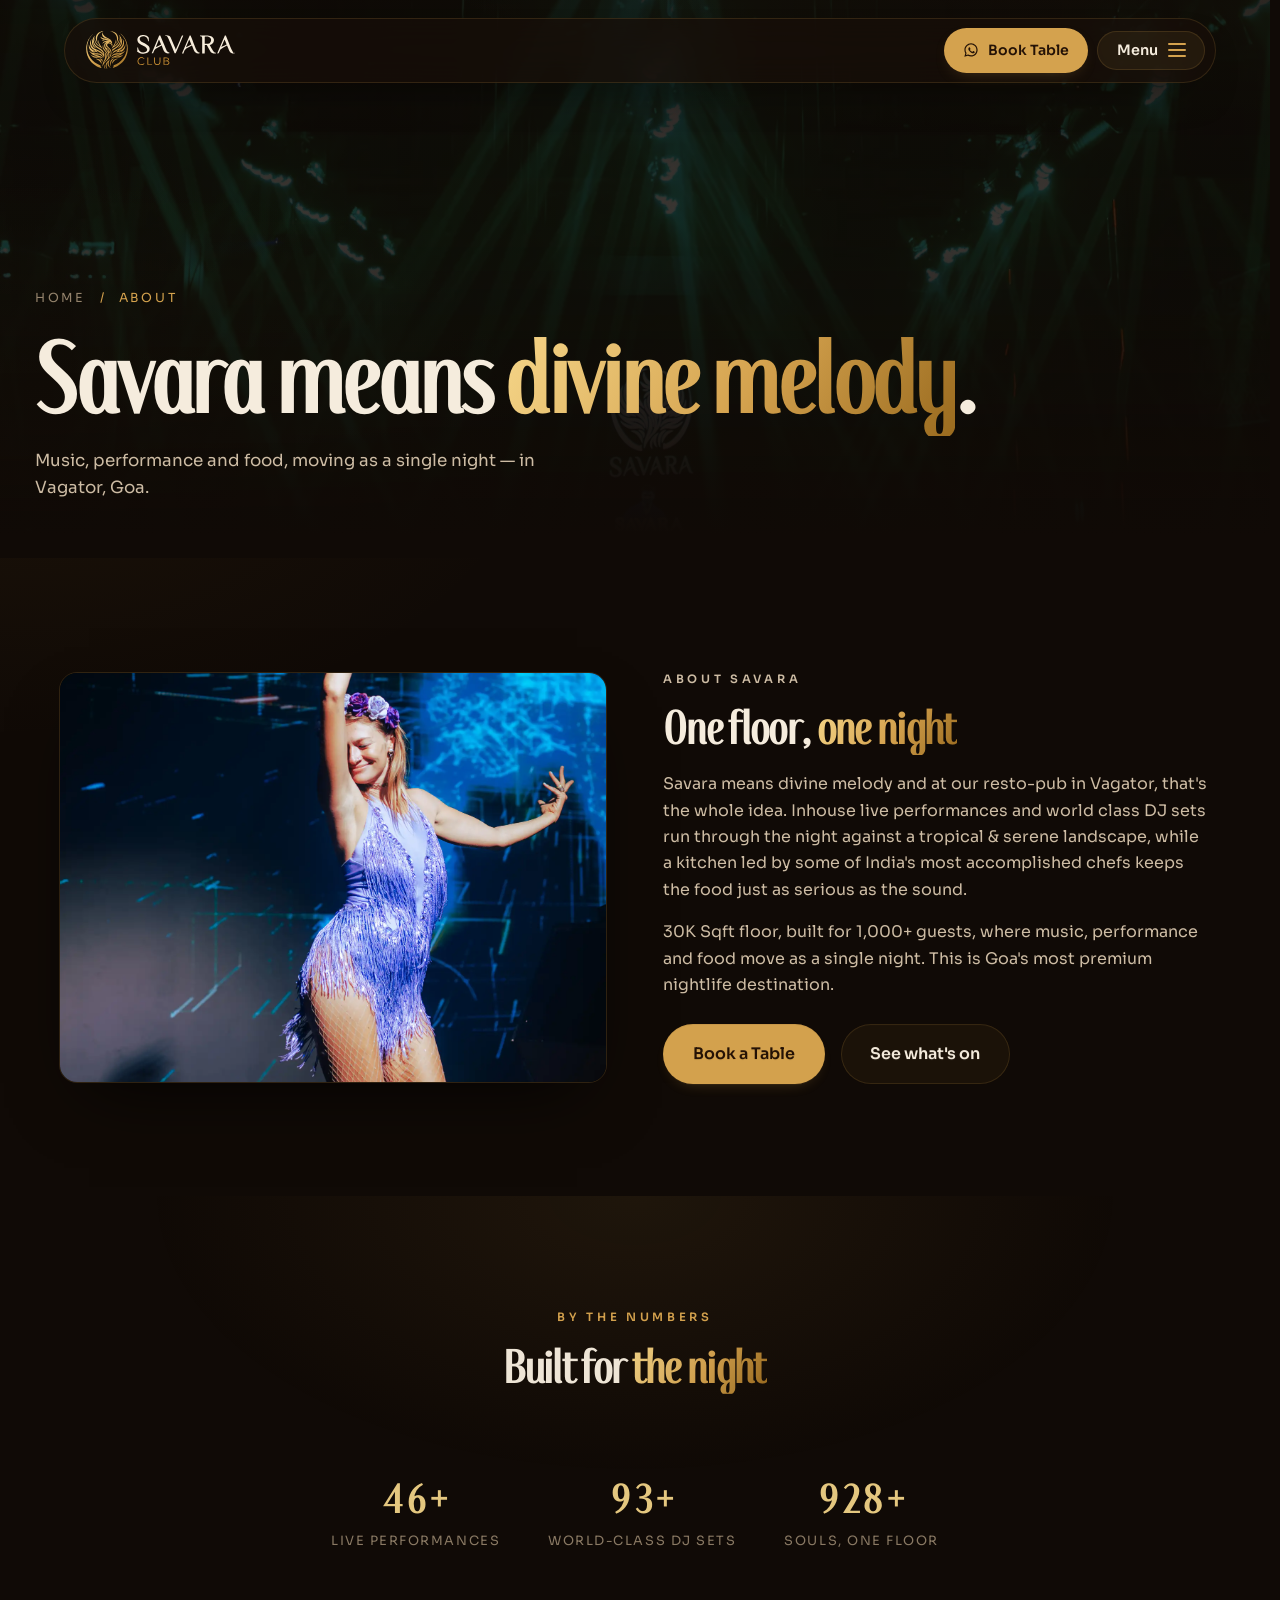
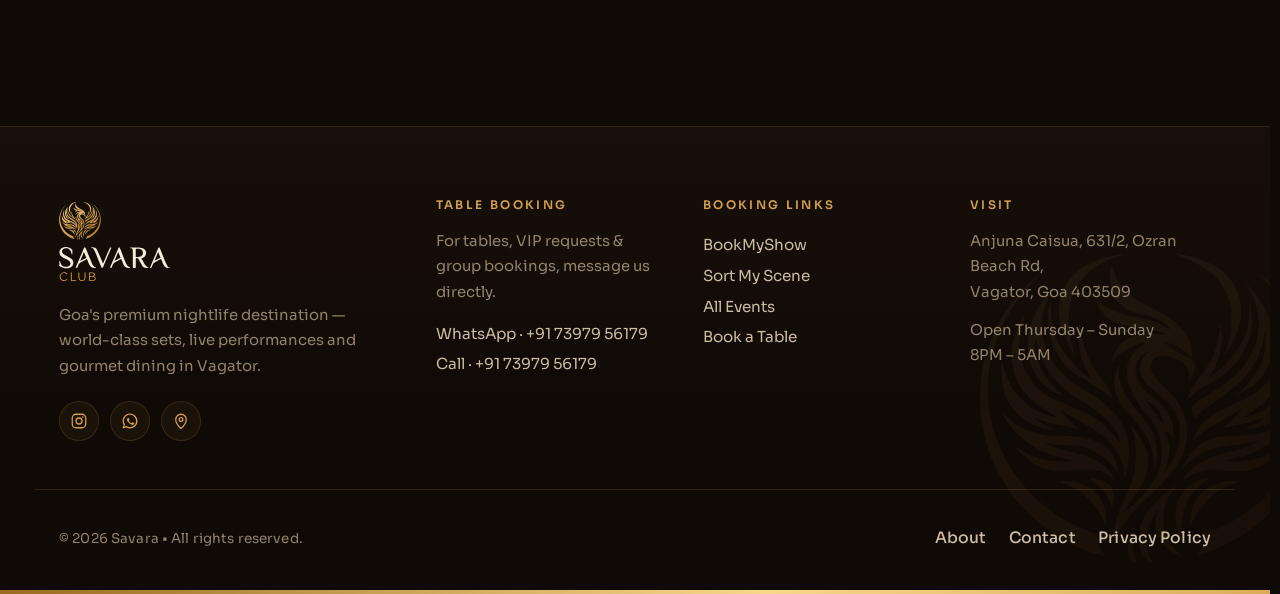
==== commit 2f9b118d: "0.0.2" ====
--- a/about.html
+++ b/about.html
@@ -4,41 +4,41 @@
   <meta charset="UTF-8" />
   <meta name="viewport" content="width=device-width, initial-scale=1.0" />
   <meta name="robots" content="index, follow, max-image-preview:large" />
-  <meta name="author" content="Savara Club" />
+  <meta name="author" content="Savara" />
   <meta name="theme-color" content="#100a06" />
-  <meta name="application-name" content="Savara Club" />
+  <meta name="application-name" content="Savara" />
   <link rel="icon" href="assets/imgs/fav-icon.png" sizes="any" />
   <link rel="icon" type="image/png" sizes="32x32" href="assets/imgs/fav-icon.png" />
   <link rel="icon" type="image/png" sizes="16x16" href="assets/imgs/fav-icon.png" />
   <link rel="apple-touch-icon" sizes="180x180" href="assets/imgs/fav-icon.png" />
   <link rel="manifest" href="/site.webmanifest" />
-  <meta name="description" content="Learn the story behind Savara Club, a premium nightlife destination built around live music, immersive performances and unforgettable guest experiences." />
-  <title>About Savara Club | Our Nightlife Story</title>
+  <meta name="description" content="Savara means divine melody. Our resto-pub in Vagator brings live performances, world-class DJ sets and gourmet dining together on a 30K sqft floor built for 1,000+ guests." />
+  <title>About Savara | Divine Melody in Vagator, Goa</title>
   <link rel="canonical" href="https://savara-club.netlify.app/about.html" />
   <meta property="og:type" content="website" />
   <meta property="og:locale" content="en_US" />
-  <meta property="og:site_name" content="Savara Club" />
-  <meta property="og:title" content="About Savara Club | Our Nightlife Story" />
-  <meta property="og:description" content="Discover the story and experience behind Savara Club's live music, immersive performances and premium nightlife." />
+  <meta property="og:site_name" content="Savara" />
+  <meta property="og:title" content="About Savara | Divine Melody in Vagator, Goa" />
+  <meta property="og:description" content="Live performances, world-class DJ sets and gourmet dining on a 30K sqft floor built for 1,000+ guests. Goa's most premium nightlife destination." />
   <meta property="og:url" content="https://savara-club.netlify.app/about.html" />
   <meta property="og:image" content="https://savara-club.netlify.app/assets/imgs/og-image.webp" />
   <meta property="og:image:secure_url" content="https://savara-club.netlify.app/assets/imgs/og-image.webp" />
   <meta property="og:image:type" content="image/webp" />
   <meta property="og:image:width" content="1200" />
   <meta property="og:image:height" content="630" />
-  <meta property="og:image:alt" content="Savara Club - Rise After Dark, with a molten-gold phoenix and cascading light." />
+  <meta property="og:image:alt" content="Savara - Goa's premium nightlife destination." />
   <meta name="twitter:card" content="summary_large_image" />
-  <meta name="twitter:title" content="About Savara Club | Our Nightlife Story" />
-  <meta name="twitter:description" content="Discover the story behind Savara Club's live music, immersive performances and premium nightlife." />
+  <meta name="twitter:title" content="About Savara | Divine Melody in Vagator, Goa" />
+  <meta name="twitter:description" content="Live performances, world-class DJ sets and gourmet dining. Goa's most premium nightlife destination." />
   <meta name="twitter:image" content="https://savara-club.netlify.app/assets/imgs/og-image.webp" />
-  <meta name="twitter:image:alt" content="Savara Club - Rise After Dark, with a molten-gold phoenix and cascading light." />
+  <meta name="twitter:image:alt" content="Savara - Goa's premium nightlife destination." />
   <script type="application/ld+json">
   {
     "@context": "https://schema.org",
     "@type": "AboutPage",
-    "name": "About Savara Club",
+    "name": "About Savara",
     "url": "https://savara-club.netlify.app/about.html",
-    "description": "The story behind Savara Club's live music, immersive performances and premium nightlife experience.",
+    "description": "Savara means divine melody — a resto-pub in Vagator bringing live performances, world-class DJ sets and gourmet dining together.",
     "isPartOf": { "@id": "https://savara-club.netlify.app/#website" },
     "about": { "@id": "https://savara-club.netlify.app/#business" }
   }
@@ -55,14 +55,20 @@
 
   <header class="nav" id="nav">
     <div class="nav__inner">
-      <a href="index.html" class="brand" aria-label="Savara Club home">
+      <a href="index.html" class="brand" aria-label="Savara home">
         <span class="brand__mark" aria-hidden="true"></span>
-        <img src="assets/imgs/savara-logo.svg" alt="Savara Club" class="brand__logo" />
+        <img src="assets/imgs/savara-logo.svg" alt="Savara" class="brand__logo" />
       </a>
-      <button class="nav__menu-btn" id="navToggle" aria-label="Open menu" aria-expanded="false" aria-controls="menu">
-        <span class="nav__menu-label">Menu</span>
-        <span class="nav__menu-icon"><i></i><i></i><i></i></span>
-      </button>
+      <div class="nav__actions">
+        <a class="btn btn--gold nav__book" href="https://wa.me/917397956179?text=Hi%20Savara%2C%20I%27d%20like%20to%20book%20a%20table." target="_blank" rel="noopener" data-no-transition>
+          <svg viewBox="0 0 24 24" fill="currentColor" aria-hidden="true"><path d="M12.04 2C6.58 2 2.13 6.44 2.13 11.9c0 1.75.46 3.45 1.32 4.95L2 22l5.25-1.38a9.9 9.9 0 0 0 4.79 1.22c5.46 0 9.9-4.44 9.9-9.9 0-2.65-1.03-5.14-2.9-7.02A9.82 9.82 0 0 0 12.04 2Zm0 1.8c2.16 0 4.19.84 5.72 2.37a8.03 8.03 0 0 1 2.37 5.73c0 4.46-3.63 8.1-8.1 8.1a8.1 8.1 0 0 1-4.13-1.14l-.3-.17-3.1.81.83-3.03-.2-.31a8.03 8.03 0 0 1-1.24-4.29c0-4.46 3.63-8.1 8.1-8.1Zm-2.6 4.3c-.15 0-.4.06-.6.28-.22.22-.83.81-.83 1.98s.85 2.3.97 2.46c.12.16 1.67 2.55 4.05 3.58.57.24 1.01.39 1.36.5.57.18 1.09.15 1.5.09.46-.07 1.4-.57 1.6-1.13.2-.55.2-1.03.14-1.13-.06-.1-.22-.16-.46-.28-.24-.12-1.4-.69-1.62-.77-.22-.08-.38-.12-.53.12-.16.24-.6.77-.74.93-.14.16-.27.18-.5.06-.24-.12-1.01-.37-1.92-1.19-.71-.63-1.19-1.41-1.33-1.65-.14-.24-.01-.37.1-.49.11-.11.24-.28.36-.42.12-.14.16-.24.24-.4.08-.16.04-.3-.02-.42-.06-.12-.53-1.29-.73-1.77-.19-.46-.39-.4-.53-.4h-.45Z"/></svg>
+          <span class="nav__book-label">Book Table</span>
+        </a>
+        <button class="nav__menu-btn" id="navToggle" aria-label="Open menu" aria-expanded="false" aria-controls="menu">
+          <span class="nav__menu-label">Menu</span>
+          <span class="nav__menu-icon"><i></i><i></i><i></i></span>
+        </button>
+      </div>
     </div>
   </header>
 
@@ -71,15 +77,15 @@
     <span class="menu__phoenix" aria-hidden="true"></span>
     <nav class="menu__nav">
       <a class="menu__item" href="index.html"><span class="menu__num">01</span><span class="menu__label">Home</span></a>
-      <a class="menu__item is-current" href="about.html"><span class="menu__num">02</span><span class="menu__label">About</span></a>
-      <a class="menu__item" href="events.html"><span class="menu__num">03</span><span class="menu__label">Events</span></a>
-      <a class="menu__item" href="menu.html"><span class="menu__num">04</span><span class="menu__label">Menu</span></a>
+      <a class="menu__item" href="events.html"><span class="menu__num">02</span><span class="menu__label">Events</span></a>
+      <a class="menu__item" href="book.html"><span class="menu__num">03</span><span class="menu__label">Book a Table</span></a>
+      <a class="menu__item is-current" href="about.html"><span class="menu__num">04</span><span class="menu__label">About</span></a>
       <a class="menu__item" href="contact.html"><span class="menu__num">05</span><span class="menu__label">Contact</span></a>
     </nav>
     <div class="menu__aside">
-      <div><h4>Visit</h4><p>631/2, Ozran Beach Rd<br />Vagator, Goa 403509 &middot; Open Thu&ndash;Sun</p></div>
-      <div><h4>Reservations</h4><p><a href="tel:+917397956179">+91 73979 56179</a><br /><a href="mailto:hello@savara.club">hello@savara.club</a></p></div>
-      <div><h4>Follow</h4><div class="menu__socials"><a href="#">Facebook</a><a href="#">Instagram</a><a href="#">Google</a></div></div>
+      <div><h4>Visit</h4><p>Anjuna Caisua, 631/2, Ozran Beach Rd<br />Vagator, Goa 403509 &middot; Open Thu&ndash;Sun</p></div>
+      <div><h4>Reservations</h4><p><a href="https://wa.me/917397956179" target="_blank" rel="noopener">WhatsApp +91 73979 56179</a><br /><a href="tel:+917397956179">Call +91 73979 56179</a></p></div>
+      <div><h4>Follow</h4><div class="menu__socials"><a href="https://instagram.com/savara_goa" target="_blank" rel="noopener">Instagram</a><a href="https://wa.me/917397956179" target="_blank" rel="noopener">WhatsApp</a></div></div>
     </div>
   </div>
 
@@ -87,8 +93,8 @@
     <div class="page-hero__bg" aria-hidden="true"><img src="assets/club-imgs/jpeg-121.webp" alt="" /></div>
     <div class="page-hero__inner">
       <div class="crumb reveal"><a href="index.html">Home</a> &nbsp;/&nbsp; About</div>
-      <h1 class="reveal">About Savara Club: born from <span class="grad">fire</span>.</h1>
-      <p class="reveal">Savara is a premium nightclub experience where live music, immersive light and performance rise like a phoenix &mdash; carrying the dance floor until dawn.</p>
+      <h1 class="reveal">Savara means <span class="grad">divine melody</span>.</h1>
+      <p class="reveal">Music, performance and food, moving as a single night — in Vagator, Goa.</p>
     </div>
   </section>
 
@@ -98,35 +104,14 @@
         <source src="assets/club-imgs/C1630.MP4" type="video/mp4" />
       </video>
       <div>
-        <p class="eyebrow reveal">Our story</p>
-        <h2 class="reveal">A cathedral of sound since <span class="grad">2023</span></h2>
-        <p class="reveal">What began as a single warehouse night has grown into a home for the world&rsquo;s most electrifying artists. We built Savara around one idea: energy should be constructive &mdash; it should lift you, not burn you out.</p>
-        <p class="reveal">From precision-tuned sound to fire performers suspended above the floor, every detail is engineered so you leave feeling reborn.</p>
-        <div class="reveal"><a href="events.html" class="btn btn--gold btn--lg magnetic">See what&rsquo;s on</a></div>
-      </div>
-    </div>
-  </section>
-
-  <section class="section">
-    <div class="section__head section__head--center">
-      <p class="eyebrow reveal">What we stand for</p>
-      <h2 class="reveal">The three <span class="grad">elements</span></h2>
-    </div>
-    <div class="values-grid">
-      <div class="value-card reveal">
-        <div class="value-card__ic"><svg viewBox="0 0 24 24" fill="none" stroke="currentColor" stroke-width="1.6"><path d="M13 2 4 14h7l-1 8 9-12h-7z" stroke-linejoin="round"/></svg></div>
-        <h3>High Energy</h3>
-        <p>A sound system you feel in your chest and a floor that never sits still &mdash; momentum from the first beat to the last.</p>
-      </div>
-      <div class="value-card reveal">
-        <div class="value-card__ic"><svg viewBox="0 0 24 24" fill="none" stroke="currentColor" stroke-width="1.6" stroke-linecap="round"><path d="M4 6c3-2 5 2 8 0s5-2 8 0M4 12c3-2 5 2 8 0s5-2 8 0M6 18c2-1.5 4 1 6 0"/></svg></div>
-        <h3>The Waterfall</h3>
-        <p>Immersive visuals cascade over the room like water and light &mdash; a constant, calming flow beneath the intensity.</p>
-      </div>
-      <div class="value-card reveal">
-        <div class="value-card__ic"><svg viewBox="0 0 24 24" fill="none" stroke="currentColor" stroke-width="1.6"><path d="M12 3c1 3-1 5-3 6 3-.5 5 1 5 4 0 3-2 5-5 5s-5-2-5-5c0-1 .3-2 .8-2.7C7 12 9 6 12 3z" stroke-linejoin="round"/></svg></div>
-        <h3>The Phoenix</h3>
-        <p>Our emblem and our promise: every night, the room burns bright and rises again, better than before.</p>
+        <p class="eyebrow reveal">About Savara</p>
+        <h2 class="reveal">One floor, <span class="grad">one night</span></h2>
+        <p class="reveal">Savara means divine melody and at our resto-pub in Vagator, that's the whole idea. Inhouse live performances and world class DJ sets run through the night against a tropical &amp; serene landscape, while a kitchen led by some of India's most accomplished chefs keeps the food just as serious as the sound.</p>
+        <p class="reveal">30K Sqft floor, built for 1,000+ guests, where music, performance and food move as a single night. This is Goa's most premium nightlife destination.</p>
+        <div class="reveal" style="display:flex;gap:1rem;flex-wrap:wrap;margin-top:1.6rem">
+          <a href="https://wa.me/917397956179?text=Hi%20Savara%2C%20I%27d%20like%20to%20book%20a%20table." class="btn btn--gold btn--lg magnetic" target="_blank" rel="noopener" data-no-transition>Book a Table</a>
+          <a href="events.html" class="btn btn--ghost btn--lg">See what's on</a>
+        </div>
       </div>
     </div>
   </section>
@@ -134,49 +119,56 @@
   <section class="section vibe">
     <div class="vibe__inner">
       <p class="eyebrow reveal">By the numbers</p>
-      <h2 class="reveal">Three years, <span class="grad">countless nights</span></h2>
+      <h2 class="reveal">Built for <span class="grad">the night</span></h2>
       <div class="hero__stats reveal" style="justify-content:center;border:none;margin-top:2.5rem">
-        <div><strong data-count="120">0</strong><span>Nights a year</span></div>
-        <div><strong data-count="80">0</strong><span>Resident &amp; guest artists</span></div>
-        <div><strong data-count="15">0</strong><span>K+ souls ignited</span></div>
+        <div><strong><span data-count="50">0</span>+</strong><span>Live Performances</span></div>
+        <div><strong><span data-count="100">0</span>+</strong><span>World-Class DJ Sets</span></div>
+        <div><strong><span data-count="1000">0</span>+</strong><span>Souls, One Floor</span></div>
       </div>
     </div>
   </section>
 
   <footer class="footer">
     <span class="footer__phoenix" aria-hidden="true"></span>
-    <div class="footer__inner">
-      <div class="footer__left">
+    <div class="footer__inner footer__inner--cols">
+      <div class="footer__left footer__col">
         <a href="index.html" class="brand footer__brandlink">
           <span class="brand__mark" aria-hidden="true"></span>
-          <img src="assets/imgs/savara-logo.svg" alt="Savara Club" class="brand__logo" />
+          <img src="assets/imgs/savara-logo.svg" alt="Savara" class="brand__logo" />
         </a>
-        <p class="footer__tag">The rise begins after dark. High energy, constructive vibe &mdash; a waterfall of sound in dark brown &amp; gold.</p>
-        <nav class="footer__links">
-          <a href="events.html">Tickets</a>
-          <a href="events.html">VIP Tables</a>
-          <a href="menu.html">Dining</a>
-          <a href="contact.html">Contact</a>
-          <a href="privacy.html">Privacy Policy</a>
-        </nav>
+        <p class="footer__tag">Goa's premium nightlife destination — world-class sets, live performances and gourmet dining in Vagator.</p>
+        <div class="footer__socialrow">
+          <a href="https://instagram.com/savara_goa" target="_blank" rel="noopener" aria-label="Instagram"><svg viewBox="0 0 24 24" fill="none" stroke="currentColor" stroke-width="1.7"><rect x="3" y="3" width="18" height="18" rx="5"/><circle cx="12" cy="12" r="4"/><circle cx="17.2" cy="6.8" r="1.1" fill="currentColor" stroke="none"/></svg></a>
+          <a href="https://wa.me/917397956179" target="_blank" rel="noopener" aria-label="WhatsApp"><svg viewBox="0 0 24 24" fill="currentColor"><path d="M12.04 2C6.58 2 2.13 6.44 2.13 11.9c0 1.75.46 3.45 1.32 4.95L2 22l5.25-1.38a9.9 9.9 0 0 0 4.79 1.22c5.46 0 9.9-4.44 9.9-9.9 0-2.65-1.03-5.14-2.9-7.02A9.82 9.82 0 0 0 12.04 2Zm0 1.8c2.16 0 4.19.84 5.72 2.37a8.03 8.03 0 0 1 2.37 5.73c0 4.46-3.63 8.1-8.1 8.1a8.1 8.1 0 0 1-4.13-1.14l-.3-.17-3.1.81.83-3.03-.2-.31a8.03 8.03 0 0 1-1.24-4.29c0-4.46 3.63-8.1 8.1-8.1Zm-2.6 4.3c-.15 0-.4.06-.6.28-.22.22-.83.81-.83 1.98s.85 2.3.97 2.46c.12.16 1.67 2.55 4.05 3.58.57.24 1.01.39 1.36.5.57.18 1.09.15 1.5.09.46-.07 1.4-.57 1.6-1.13.2-.55.2-1.03.14-1.13-.06-.1-.22-.16-.46-.28-.24-.12-1.4-.69-1.62-.77-.22-.08-.38-.12-.53.12-.16.24-.6.77-.74.93-.14.16-.27.18-.5.06-.24-.12-1.01-.37-1.92-1.19-.71-.63-1.19-1.41-1.33-1.65-.14-.24-.01-.37.1-.49.11-.11.24-.28.36-.42.12-.14.16-.24.24-.4.08-.16.04-.3-.02-.42-.06-.12-.53-1.29-.73-1.77-.19-.46-.39-.4-.53-.4h-.45Z"/></svg></a>
+          <a href="https://maps.google.com/?q=Savara+Vagator+Goa" target="_blank" rel="noopener" aria-label="Google Maps"><svg viewBox="0 0 24 24" fill="none" stroke="currentColor" stroke-width="1.7"><path d="M12 22s7-6.2 7-12a7 7 0 1 0-14 0c0 5.8 7 12 7 12z"/><circle cx="12" cy="10" r="2.5"/></svg></a>
+        </div>
       </div>
-      <div class="footer__news">
-        <h3>Newsletter</h3>
-        <p>Join today and get <span class="grad">10% off</span> your first ticket &mdash; plus first access to guestlist &amp; table drops.</p>
-        <form class="footer__form" data-form novalidate>
-          <input type="email" placeholder="Your email" aria-label="Email address" required />
-          <button type="submit" class="btn btn--gold">Subscribe</button>
-        </form>
-        <p class="footer__msg form-msg" role="status"></p>
+      <div class="footer__col">
+        <h4>Table Booking</h4>
+        <p>For tables, VIP requests &amp; group bookings, message us directly.</p>
+        <a class="footer__wa" href="https://wa.me/917397956179?text=Hi%20Savara%2C%20I%27d%20like%20to%20book%20a%20table." target="_blank" rel="noopener" data-no-transition>WhatsApp · +91 73979 56179</a>
+        <a href="tel:+917397956179">Call · +91 73979 56179</a>
+      </div>
+      <div class="footer__col footer__col--links">
+        <h4>Booking Links</h4>
+        <a href="https://in.bookmyshow.com/" target="_blank" rel="noopener">BookMyShow</a>
+        <a href="https://www.sortmyscene.com/" target="_blank" rel="noopener">Sort My Scene</a>
+        <a href="events.html">All Events</a>
+        <a href="book.html">Book a Table</a>
+      </div>
+      <div class="footer__col">
+        <h4>Visit</h4>
+        <p>Anjuna Caisua, 631/2, Ozran Beach Rd,<br />Vagator, Goa 403509</p>
+        <p>Open Thursday – Sunday<br />8PM – 5AM</p>
       </div>
     </div>
     <div class="footer__bar">
       <span>&copy; <span data-year>2026</span> Savara • All rights reserved.</span>
-      <div class="footer__social">
-        <a href="#" aria-label="Facebook"><svg viewBox="0 0 24 24" fill="currentColor"><path d="M13.5 21v-8h2.6l.4-3h-3V8.1c0-.9.3-1.5 1.6-1.5H17V4c-.3 0-1.3-.1-2.4-.1-2.4 0-4 1.4-4 4.1V10H8v3h2.6v8h2.9z"/></svg></a>
-        <a href="#" aria-label="Instagram"><svg viewBox="0 0 24 24" fill="none" stroke="currentColor" stroke-width="1.7"><rect x="3" y="3" width="18" height="18" rx="5"/><circle cx="12" cy="12" r="4"/><circle cx="17.2" cy="6.8" r="1.1" fill="currentColor" stroke="none"/></svg></a>
-        <a href="#" aria-label="Google"><svg viewBox="0 0 24 24" fill="currentColor"><path d="M21.6 12.23c0-.68-.06-1.33-.17-1.96H12v3.71h5.38a4.6 4.6 0 0 1-2 3.02v2.5h3.24c1.9-1.75 2.98-4.33 2.98-7.27z"/><path d="M12 22c2.7 0 4.96-.9 6.62-2.42l-3.24-2.5c-.9.6-2.05.96-3.38.96-2.6 0-4.8-1.76-5.59-4.13H3.06v2.6A10 10 0 0 0 12 22z"/><path d="M6.41 13.91A6 6 0 0 1 6.1 12c0-.66.11-1.31.31-1.91V7.49H3.06A10 10 0 0 0 2 12c0 1.61.39 3.14 1.06 4.51z"/><path d="M12 6.58c1.47 0 2.79.5 3.83 1.5l2.87-2.87A10 10 0 0 0 12 2 10 10 0 0 0 3.06 7.49l3.35 2.6C7.2 8.34 9.4 6.58 12 6.58z"/></svg></a>
-      </div>
+      <nav class="footer__links" style="flex-direction:row;gap:1.4rem">
+        <a href="about.html">About</a>
+        <a href="contact.html">Contact</a>
+        <a href="privacy.html">Privacy Policy</a>
+      </nav>
     </div>
     <div class="footer__accent" aria-hidden="true"></div>
   </footer>
--- a/assets/style.css
+++ b/assets/style.css
@@ -835,6 +835,180 @@
   .event--mini .event__media { aspect-ratio: 16/9; }
 }
 
+/* ============================================================
+   CLIENT UPDATE - new IA components (2026)
+   Nav Book CTA · Ticker · Event + Reel carousels · MEDIA · Book · Footer cols
+   ============================================================ */
+
+/* ---------- Nav: persistent Book Table CTA ---------- */
+.nav__actions { display: flex; align-items: center; gap: .55rem; }
+.nav__book { --pad: .62rem 1.15rem; font-size: .88rem; }
+.nav__book svg { width: 16px; height: 16px; }
+@media (max-width: 620px) {
+  .nav__book .nav__book-label { display: none; }
+  .nav__book { --pad: .7rem .8rem; }
+  .nav__book svg { width: 18px; height: 18px; }
+}
+
+/* ---------- Hero location tag + stat "+" ---------- */
+.hero__loc {
+  display: inline-flex; align-items: center; gap: .55rem;
+  text-transform: uppercase; letter-spacing: .28em; font-size: .72rem;
+  font-weight: 600; color: var(--gold); margin-bottom: 1.4rem;
+}
+.hero__loc svg { width: 15px; height: 15px; }
+.hero__stats strong span[data-count] { font: inherit; color: inherit; }
+
+/* ---------- Generic carousel ---------- */
+.carousel { position: relative; }
+.carousel__track {
+  display: flex; gap: 1.3rem; overflow-x: auto; scroll-snap-type: x mandatory;
+  padding: .4rem .2rem 1.4rem; scrollbar-width: none; -webkit-overflow-scrolling: touch;
+  cursor: grab;
+}
+.carousel__track::-webkit-scrollbar { display: none; }
+.carousel__track > * { scroll-snap-align: start; flex: 0 0 auto; }
+.carousel__nav { display: flex; gap: .6rem; }
+.carousel__btn {
+  width: 48px; height: 48px; border-radius: 50%; display: grid; place-items: center;
+  cursor: pointer; color: var(--gold);
+  background: rgba(212,162,78,.08); border: 1px solid var(--line);
+  transition: background .25s, border-color .25s, transform .25s, opacity .25s;
+}
+.carousel__btn:hover { background: rgba(212,162,78,.18); border-color: var(--gold); transform: translateY(-2px); }
+.carousel__btn:disabled { opacity: .3; cursor: default; transform: none; }
+.carousel__btn svg { width: 20px; height: 20px; }
+
+/* ---------- Event card (carousel + grid) ---------- */
+.ev-card {
+  width: 340px; max-width: 80vw;
+  display: flex; flex-direction: column; overflow: hidden;
+  background: linear-gradient(160deg, var(--panel), var(--bg-3));
+  border: 1px solid var(--line); border-radius: var(--radius);
+  transition: transform .4s var(--ease), border-color .4s, box-shadow .4s;
+}
+.ev-card:hover { transform: translateY(-6px); border-color: rgba(212,162,78,.42); box-shadow: var(--shadow); }
+.ev-card__media { position: relative; aspect-ratio: 4/3; overflow: hidden; }
+.ev-card__media img { width: 100%; height: 100%; object-fit: cover; transition: transform .6s var(--ease); }
+.ev-card:hover .ev-card__media img { transform: scale(1.06); }
+.ev-card__date {
+  position: absolute; top: 1rem; left: 1rem; z-index: 2;
+  background: rgba(16,10,6,.78); backdrop-filter: blur(6px);
+  border: 1px solid var(--line); border-radius: 12px;
+  padding: .4rem .7rem; text-align: center; line-height: 1;
+  font-size: .68rem; letter-spacing: .1em; color: var(--gold);
+}
+.ev-card__date b { display: block; font-family: var(--font-display); font-size: 1.4rem; color: var(--ink); }
+.ev-card__badge {
+  position: absolute; top: 1rem; right: 1rem; z-index: 2;
+  background: var(--gold); color: #241206; font-size: .66rem; font-weight: 700;
+  letter-spacing: .1em; padding: .35rem .7rem; border-radius: 999px; text-transform: uppercase;
+}
+.ev-card__body { padding: 1.4rem; display: flex; flex-direction: column; gap: .55rem; flex: 1; }
+.ev-card__body h3 { font-size: 1.25rem; line-height: 1.15; }
+.ev-card__body p { color: var(--ink-soft); font-size: .92rem; flex: 1; }
+.ev-card__body .btn { margin-top: .5rem; align-self: flex-start; }
+
+/* Events page grid (P2) */
+.ev-grid { display: grid; grid-template-columns: repeat(3, 1fr); gap: 1.5rem; }
+.ev-grid .ev-card { width: auto; max-width: none; }
+
+/* ---------- LIVE Performances - reels ---------- */
+.reel {
+  position: relative; width: 300px; max-width: 72vw; aspect-ratio: 9/16;
+  border-radius: var(--radius); overflow: hidden; border: 1px solid var(--line);
+  box-shadow: var(--shadow); background: #000;
+}
+.reel video { width: 100%; height: 100%; object-fit: cover; display: block; }
+.reel__grad { position: absolute; inset: 0; z-index: 1; pointer-events: none;
+  background: linear-gradient(to top, rgba(16,10,6,.9), transparent 45%); }
+.reel__meta { position: absolute; left: 1.1rem; bottom: 1.1rem; z-index: 2; }
+.reel__meta h3 { font-size: 1.15rem; }
+.reel__meta span { font-size: .76rem; color: var(--ink-soft); letter-spacing: .04em; }
+.reel__sound {
+  position: absolute; top: 1rem; right: 1rem; z-index: 3;
+  width: 40px; height: 40px; border-radius: 50%; display: grid; place-items: center;
+  cursor: pointer; color: var(--gold); background: rgba(16,10,6,.55);
+  border: 1px solid var(--line); backdrop-filter: blur(6px);
+  transition: background .25s, transform .25s;
+}
+.reel__sound:hover { background: rgba(16,10,6,.85); transform: scale(1.08); }
+.reel__sound svg { width: 18px; height: 18px; }
+.reel__play {
+  position: absolute; inset: 0; z-index: 2; display: grid; place-items: center;
+  cursor: pointer; background: transparent; border: 0; color: var(--gold-lt);
+}
+.reel__play svg { width: 62px; height: 62px; opacity: 0; transition: opacity .3s;
+  filter: drop-shadow(0 4px 14px rgba(0,0,0,.7)); }
+.reel.paused .reel__play svg { opacity: .95; }
+
+/* ---------- MEDIA - Instagram handle + video tiles ---------- */
+.media-handle {
+  display: inline-flex; align-items: center; gap: .55rem;
+  color: var(--gold); font-weight: 600; letter-spacing: .03em; margin-top: .6rem;
+  transition: color .25s, transform .25s var(--ease);
+}
+.media-handle svg { width: 20px; height: 20px; }
+.media-handle:hover { color: var(--gold-lt); transform: translateY(-2px); }
+.gallery__item video { width: 100%; height: 100%; object-fit: cover; }
+.gallery__item--video::after { content: '▶'; font-size: 1.2rem; opacity: .85; background: rgba(16,10,6,.15); }
+.gallery__item--video:hover::after { opacity: 1; }
+
+/* ---------- Book a Table (P3) ---------- */
+.reserve { max-width: 840px; margin: 0 auto; text-align: center; }
+.reserve__card {
+  background: linear-gradient(160deg, var(--panel), var(--bg-2));
+  border: 1px solid var(--line); border-radius: 26px; box-shadow: var(--shadow);
+  padding: clamp(2rem, 5vw, 3.6rem);
+}
+.reserve__card h2 { font-size: clamp(1.9rem, 4vw, 2.8rem); margin-bottom: 1rem; }
+.reserve__card > p { color: var(--ink-soft); max-width: 520px; margin: 0 auto 2.2rem; }
+.reserve__cta { font-size: 1.05rem; }
+.reserve__note { margin-top: 1.2rem; font-size: .85rem; color: var(--ink-dim); }
+.reserve__grid { display: grid; grid-template-columns: repeat(3, 1fr); gap: 1.2rem; margin-top: 2.8rem; text-align: left; }
+.reserve__item { padding: 1.5rem; border: 1px solid var(--line); border-radius: var(--radius); background: rgba(212,162,78,.04); }
+.reserve__item h4 { font-family: var(--font-body); font-size: .74rem; text-transform: uppercase; letter-spacing: .18em; color: var(--gold); margin-bottom: .55rem; }
+.reserve__item p { color: var(--ink-soft); font-size: .95rem; margin: 0; line-height: 1.6; }
+.reserve__item a { color: var(--ink-soft); } .reserve__item a:hover { color: var(--gold-lt); }
+
+/* ---------- Footer - new column layout ---------- */
+.footer__inner--cols { grid-template-columns: 1.5fr 1fr 1fr 1.1fr; gap: 2.5rem 3rem; }
+.footer__col h4 { font-family: var(--font-body); font-size: .74rem; text-transform: uppercase; letter-spacing: .2em; color: var(--gold); margin-bottom: 1.1rem; }
+.footer__col p { color: var(--ink-dim); font-size: .93rem; line-height: 1.7; margin-bottom: .8rem; }
+.footer__col a { color: var(--ink-soft); font-size: .95rem; display: block; padding: .18rem 0; transition: color .25s, padding-left .25s; }
+.footer__col a:hover { color: var(--gold-lt); }
+.footer__col--links a { position: relative; }
+.footer__col--links a::before {
+  content: ''; position: absolute; left: 0; top: 50%; width: 5px; height: 5px; border-radius: 50%;
+  background: var(--gold); transform: translateY(-50%) scale(0); transition: transform .25s var(--ease);
+}
+.footer__col--links a:hover { padding-left: 14px; }
+.footer__col--links a:hover::before { transform: translateY(-50%) scale(1); }
+.footer__wa { display: inline-flex; align-items: center; gap: .5rem; margin-top: .3rem; }
+.footer__socialrow { display: flex; gap: .7rem; margin-top: 1.4rem; }
+.footer__socialrow a {
+  width: 40px; height: 40px; border-radius: 50%; display: grid; place-items: center; color: var(--gold);
+  border: 1px solid var(--line); background: rgba(212,162,78,.05);
+  transition: transform .3s var(--ease), background .3s, color .3s, border-color .3s;
+}
+.footer__socialrow svg { width: 18px; height: 18px; }
+.footer__socialrow a:hover {
+  transform: translateY(-4px); color: #241206; border-color: transparent;
+  background: linear-gradient(120deg, var(--gold-lt), var(--gold-dk));
+}
+
+@media (max-width: 980px) {
+  .ev-grid { grid-template-columns: repeat(2, 1fr); }
+  .footer__inner--cols { grid-template-columns: 1fr 1fr; }
+}
+@media (max-width: 720px) {
+  .reserve__grid { grid-template-columns: 1fr; }
+}
+@media (max-width: 620px) {
+  .ev-grid { grid-template-columns: 1fr; }
+  .footer__inner--cols { grid-template-columns: 1fr; }
+}
+
 @media (prefers-reduced-motion: reduce) {
   *, *::before, *::after { animation: none !important; transition: none !important; }
   .reveal { opacity: 1; transform: none; }
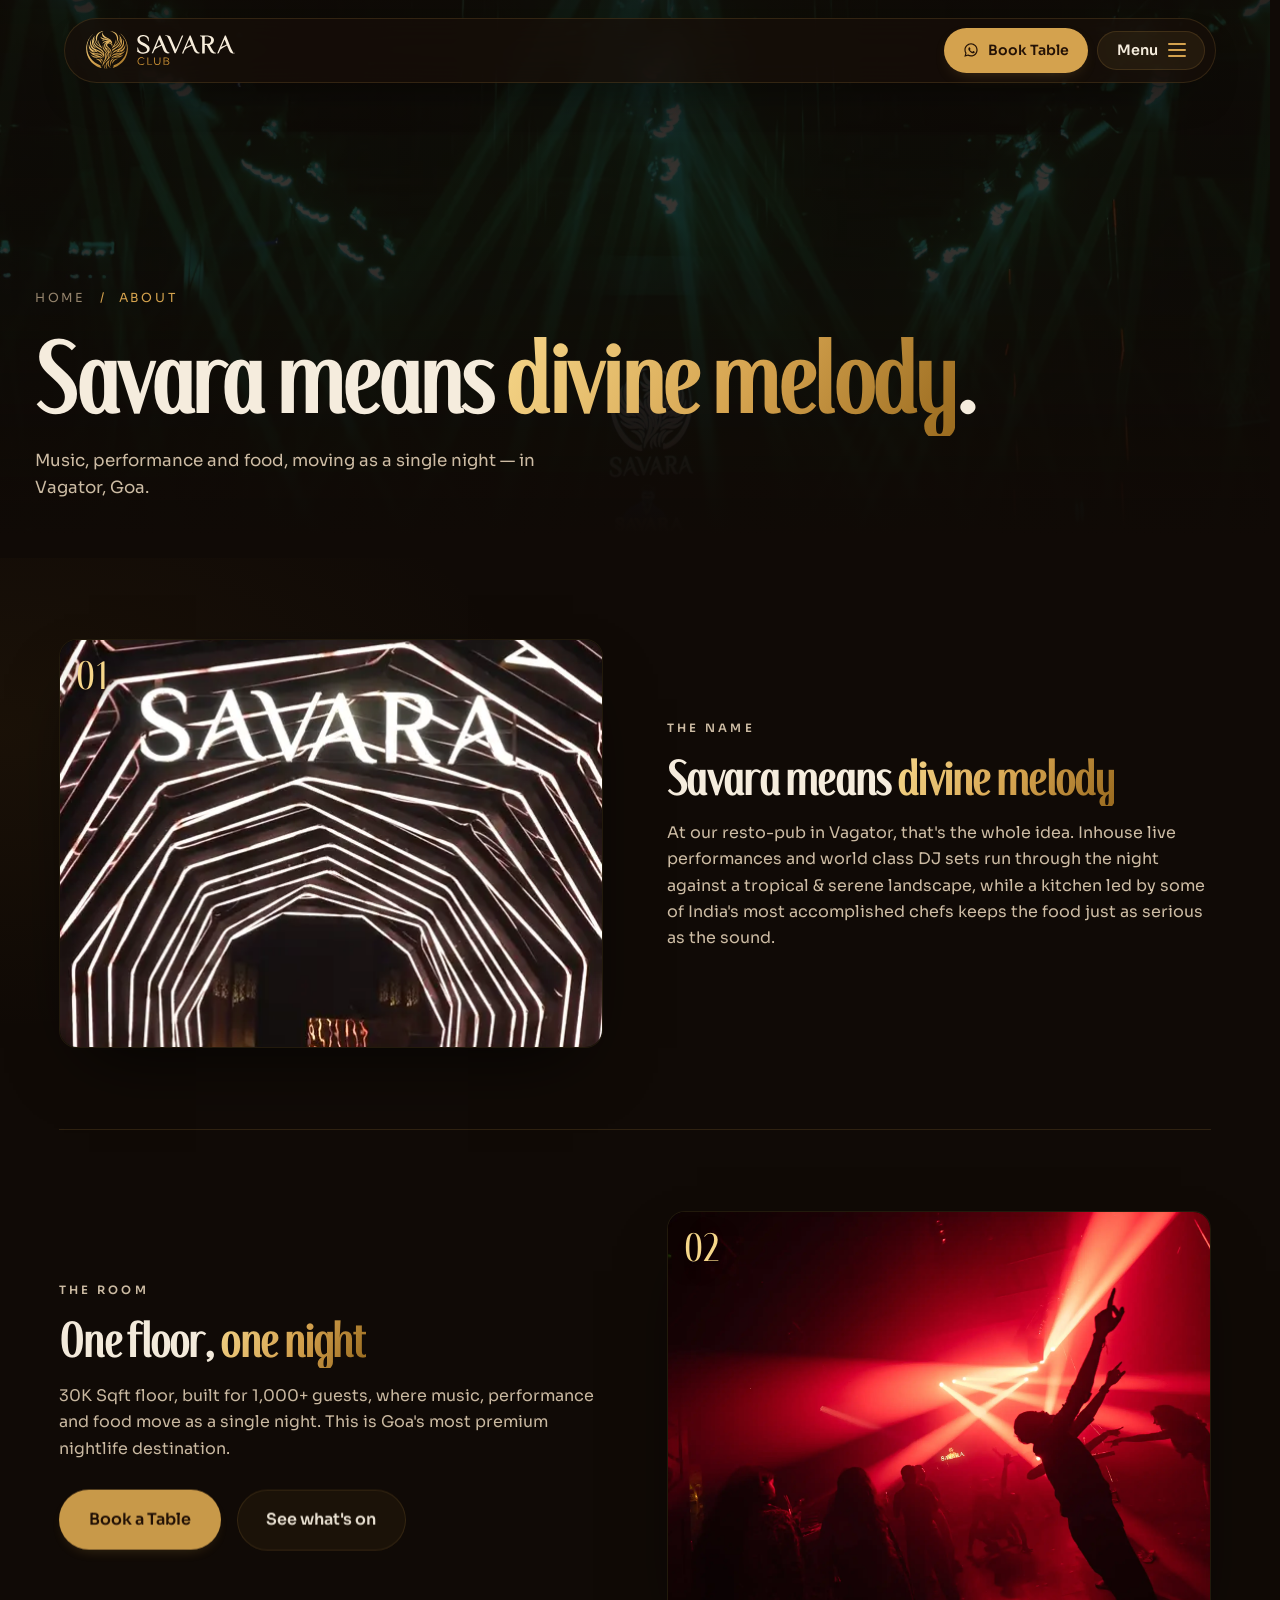
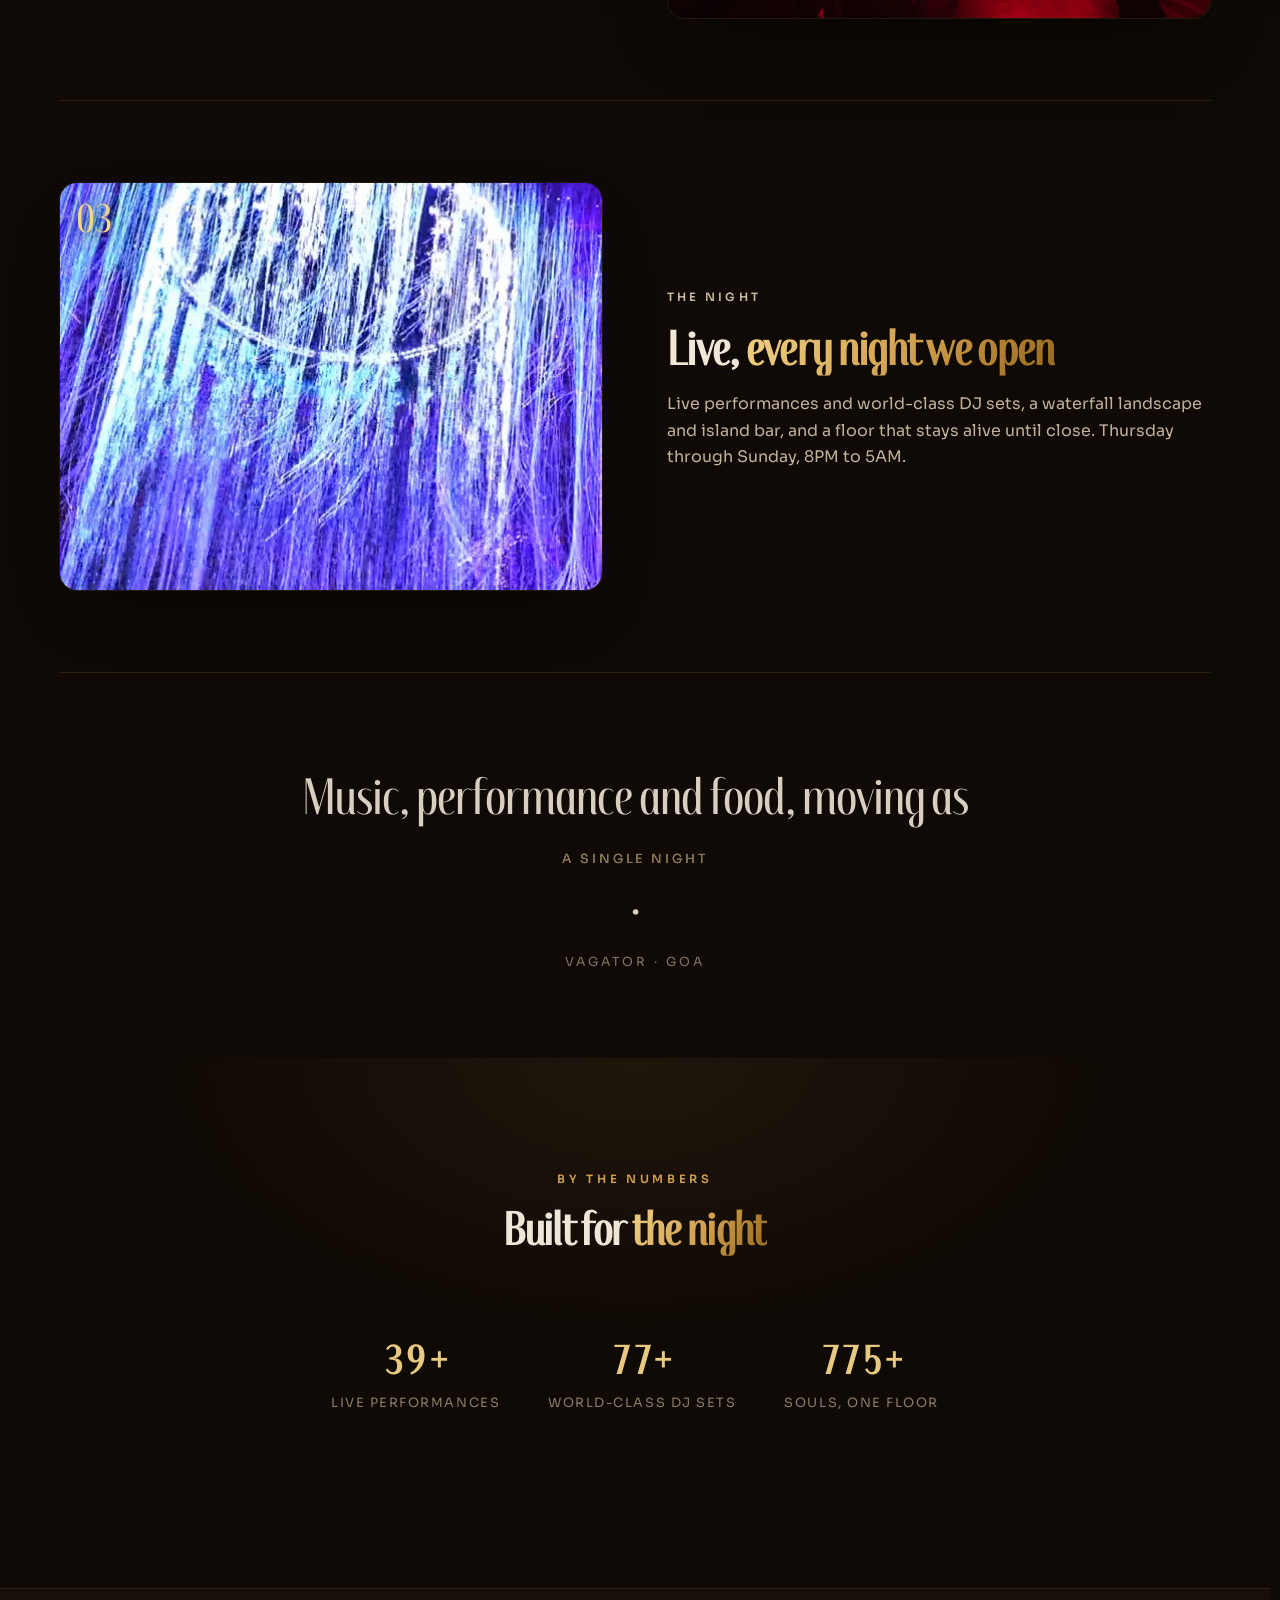
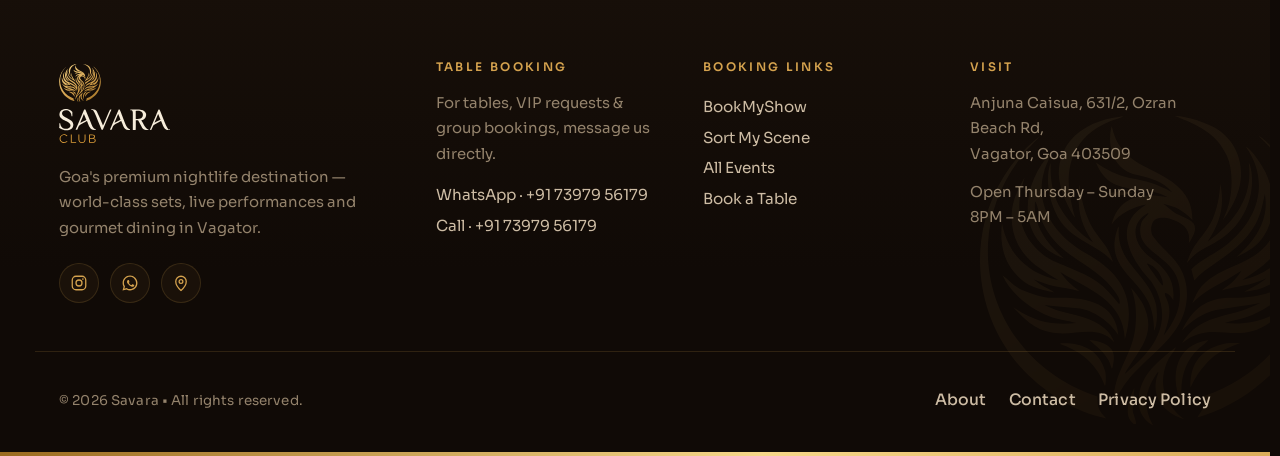
==== commit 422c156e: "0.0.3" ====
--- a/about.html
+++ b/about.html
@@ -98,23 +98,56 @@
     </div>
   </section>
 
-  <section class="section">
-    <div class="split">
-      <video class="reveal" autoplay muted loop playsinline preload="metadata" poster="assets/club-imgs/jpeg-3.webp">
-        <source src="assets/club-imgs/C1630.MP4" type="video/mp4" />
-      </video>
-      <div>
-        <p class="eyebrow reveal">About Savara</p>
+  <div class="story">
+    <article class="chapter">
+      <div class="chapter__media reveal">
+        <span class="chapter__no" aria-hidden="true">01</span>
+        <video autoplay muted loop playsinline preload="metadata" poster="assets/video/reel-1-poster.webp">
+          <source src="assets/video/reel-1.mp4" type="video/mp4" />
+        </video>
+      </div>
+      <div class="chapter__body">
+        <p class="chapter__kicker reveal">The name</p>
+        <h2 class="reveal">Savara means <span class="grad">divine melody</span></h2>
+        <p class="reveal">At our resto-pub in Vagator, that's the whole idea. Inhouse live performances and world class DJ sets run through the night against a tropical &amp; serene landscape, while a kitchen led by some of India's most accomplished chefs keeps the food just as serious as the sound.</p>
+      </div>
+    </article>
+
+    <article class="chapter">
+      <div class="chapter__media reveal">
+        <span class="chapter__no" aria-hidden="true">02</span>
+        <img src="assets/club-imgs/jpeg-46.webp" alt="Crowd silhouetted with hands raised under red laser beams" loading="lazy" />
+      </div>
+      <div class="chapter__body">
+        <p class="chapter__kicker reveal">The room</p>
         <h2 class="reveal">One floor, <span class="grad">one night</span></h2>
-        <p class="reveal">Savara means divine melody and at our resto-pub in Vagator, that's the whole idea. Inhouse live performances and world class DJ sets run through the night against a tropical &amp; serene landscape, while a kitchen led by some of India's most accomplished chefs keeps the food just as serious as the sound.</p>
         <p class="reveal">30K Sqft floor, built for 1,000+ guests, where music, performance and food move as a single night. This is Goa's most premium nightlife destination.</p>
-        <div class="reveal" style="display:flex;gap:1rem;flex-wrap:wrap;margin-top:1.6rem">
-          <a href="https://wa.me/917397956179?text=Hi%20Savara%2C%20I%27d%20like%20to%20book%20a%20table." class="btn btn--gold btn--lg magnetic" target="_blank" rel="noopener" data-no-transition>Book a Table</a>
+        <div class="chapter__actions reveal">
+          <a href="book.html" class="btn btn--gold btn--lg magnetic">Book a Table</a>
           <a href="events.html" class="btn btn--ghost btn--lg">See what's on</a>
         </div>
       </div>
-    </div>
-  </section>
+    </article>
+
+    <article class="chapter">
+      <div class="chapter__media reveal">
+        <span class="chapter__no" aria-hidden="true">03</span>
+        <video autoplay muted loop playsinline preload="metadata" poster="assets/video/reel-2-poster.webp">
+          <source src="assets/video/reel-2.mp4" type="video/mp4" />
+        </video>
+      </div>
+      <div class="chapter__body">
+        <p class="chapter__kicker reveal">The night</p>
+        <h2 class="reveal">Live, <span class="grad">every night we open</span></h2>
+        <p class="reveal">Live performances and world-class DJ sets, a waterfall landscape and island bar, and a floor that stays alive until close. Thursday through Sunday, 8PM to 5AM.</p>
+      </div>
+    </article>
+  </div>
+
+  <div class="pullquote reveal">
+    <p>Music, performance and food, moving as <span class="grad">a single night</span>.</p>
+    <span>Vagator · Goa</span>
+  </div>
 
   <section class="section vibe">
     <div class="vibe__inner">
--- a/assets/style.css
+++ b/assets/style.css
@@ -44,6 +44,9 @@
 * { margin: 0; padding: 0; box-sizing: border-box; }
 
 html { scroll-behavior: smooth; }
+/* JS sets this once the GSAP smoother takes over. Native smooth scrolling would
+   otherwise ease every frame the smoother writes, which double-eases and lags. */
+html.has-smooth { scroll-behavior: auto; }
 
 /* Reserve the scrollbar gutter so locking body scroll (menu / preloader)
    doesn't shift the layout. No effect on mobile overlay scrollbars. */
@@ -132,6 +135,9 @@
   box-shadow: 0 6px 18px -10px rgba(212,162,78,.4);
 }
 .btn--gold:hover { background: var(--amber); transform: translateY(-2px); box-shadow: 0 10px 24px -12px rgba(212,162,78,.5); }
+/* JS owns the transform on magnetic buttons - a CSS hover lift here just gets
+   overwritten by the inline one, so give the hover its feedback in light instead. */
+.btn--gold.magnetic:hover { transform: none; box-shadow: 0 14px 30px -12px rgba(212,162,78,.62); }
 
 .btn--ghost {
   background: rgba(212,162,78,.06);
@@ -155,7 +161,7 @@
 .brand { display: inline-flex; align-items: center; gap: .6rem; }
 
 /* Phoenix mark: white SVG silhouette masked with a molten-gold gradient */
-.brand__mark, .footer__phoenix, .hero__phoenix {
+.brand__mark, .footer__phoenix {
   display: inline-block;
   background: linear-gradient(145deg, var(--gold-lt), var(--gold) 55%, var(--gold-dk));
   -webkit-mask: url("imgs/phoenix-white-icon.svg") center / contain no-repeat;
@@ -177,6 +183,15 @@
 .nav {
   position: fixed; top: 18px; left: 0; right: 0; z-index: 200;
   padding: 0 1.5rem;
+  opacity: 1;
+  transform: translate3d(0, 0, 0);
+  will-change: transform;
+  transition: transform .42s var(--ease), opacity .28s ease;
+}
+.nav.nav--hidden {
+  opacity: 0;
+  pointer-events: none;
+  transform: translate3d(0, calc(-100% - 64px), 0);
 }
 .nav__inner {
   max-width: calc(var(--maxw) - 3rem); margin: 0 auto;
@@ -218,11 +233,16 @@
   visibility: hidden; pointer-events: none;
   display: grid; grid-template-rows: 1fr auto;
   padding: clamp(6rem, 12vh, 9rem) clamp(1.5rem, 6vw, 6rem) clamp(2rem, 6vh, 4rem);
-  overflow: hidden;
+  /* x stays clipped for the phoenix bleed; y scrolls so landscape phones can
+     still reach the lower links instead of having them cut off. */
+  overflow: hidden auto;
+  overscroll-behavior: contain;
 }
 .menu.open { visibility: visible; pointer-events: auto; }
+/* fixed, not absolute: the menu itself can scroll now, and the backdrop
+   must stay pinned to the viewport instead of scrolling out from under it */
 .menu__bg {
-  position: absolute; inset: 0; z-index: -1;
+  position: fixed; inset: 0; z-index: -1;
   background:
     radial-gradient(900px 600px at 80% 10%, rgba(212,162,78,.14), transparent 60%),
     linear-gradient(160deg, #1a1109, var(--bg) 70%);
@@ -238,7 +258,7 @@
 html:not(.gsap) .menu.open .menu__bg { transform: scaleY(1); }
 
 .menu__phoenix {
-  position: absolute; right: -6%; bottom: -8%;
+  position: fixed; right: -6%; bottom: -8%;
   width: min(48vw, 560px); height: min(46vw, 520px);
   z-index: -1; opacity: .07; pointer-events: none;
   background: linear-gradient(180deg, var(--gold-lt), var(--gold-dk));
@@ -287,13 +307,20 @@
   will-change: mask;
 }
 .preloader__inner { display: grid; place-items: center; gap: 1.5rem; }
-.preloader__ringwrap { position: relative; width: 150px; height: 150px; display: grid; place-items: center; }
-.preloader__ring { position: absolute; inset: 0; width: 100%; height: 100%; transform: rotate(-90deg); }
+.preloader__ringwrap {
+  position: relative; width: 150px; height: 150px;
+  display: grid; place-items: center;
+  overflow: visible;
+}
+.preloader__ring {
+  position: absolute; inset: 0; width: 100%; height: 100%;
+  overflow: visible;
+  transform: rotate(-90deg);
+}
 .preloader__track { fill: none; stroke: rgba(212,162,78,.14); stroke-width: 2.5; }
 .preloader__prog {
   fill: none; stroke: var(--gold); stroke-width: 2.5; stroke-linecap: round;
   stroke-dasharray: 339.3; stroke-dashoffset: 339.3;
-  filter: drop-shadow(0 0 6px rgba(212,162,78,.55));
 }
 .preloader__phoenix {
   width: 66px; height: 60px;
@@ -328,68 +355,210 @@
 .pt--enter .pt__logo { opacity: 1; }
 .pt--done { display: none !important; }
 
-/* ============ HERO ============ */
+/* ============ HERO - full-bleed video ============ */
 .hero {
   position: relative; z-index: 2;
   min-height: 100vh;
+  min-height: 100svh; /* no jump when the mobile URL bar collapses */
   display: flex; flex-direction: column; align-items: center; justify-content: center;
   text-align: center;
-  padding: 8rem 1.5rem 4rem;
+  padding: 8rem 1.5rem 7rem;
   overflow: hidden;
-}
-.hero__glow {
-  position: absolute; inset: 0; z-index: -2;
+  background: #000;
+}
+.hero__media { position: absolute; inset: 0; z-index: -2; overflow: hidden; }
+.hero__video {
+  width: 100%; height: 100%; object-fit: cover; display: block;
+  object-position: 50% 42%;
+  /* Slow push-in so a 6s loop never reads as a repeating clip */
+  animation: heroDrift 30s ease-in-out infinite alternate;
+}
+@keyframes heroDrift { from { transform: scale(1.02); } to { transform: scale(1.09); } }
+
+/* Layered scrim. Deliberately NOT a flat wash - a flat tint over already-dark
+   footage is what made this read as muddy. Only the copy gets a bed; everywhere
+   else the neon is left alone and warm gold is added back on top.
+   Layer order matters: first listed paints last (on top). */
+.hero__scrim {
+  position: absolute; inset: 0; z-index: -1; pointer-events: none;
   background:
-    radial-gradient(700px 400px at 50% 20%, rgba(233,184,102,.16), transparent 70%),
-    radial-gradient(600px 500px at 50% 90%, rgba(154,107,31,.14), transparent 70%);
-}
-/* Waterfall of light beams */
-.hero__waterfall {
-  position: absolute; inset: 0; z-index: -1; display: flex; justify-content: center; gap: 1.4vw;
-  opacity: .5; filter: blur(1px);
-}
-.hero__waterfall span {
-  width: 2px; height: 100%;
-  background: linear-gradient(to bottom, transparent, rgba(212,162,78,.5), transparent);
-  animation: fall 3.2s linear infinite;
-  transform-origin: top;
-}
-.hero__waterfall span:nth-child(odd) { animation-duration: 4.2s; opacity: .6; }
-.hero__waterfall span:nth-child(3n) { animation-duration: 2.6s; background: linear-gradient(to bottom, transparent, rgba(246,215,138,.55), transparent); }
-.hero__waterfall span:nth-child(1){ animation-delay: -.2s } .hero__waterfall span:nth-child(2){ animation-delay: -1.4s }
-.hero__waterfall span:nth-child(3){ animation-delay: -.8s } .hero__waterfall span:nth-child(4){ animation-delay: -2.1s }
-.hero__waterfall span:nth-child(5){ animation-delay: -.5s } .hero__waterfall span:nth-child(6){ animation-delay: -1.8s }
-.hero__waterfall span:nth-child(7){ animation-delay: -1.1s } .hero__waterfall span:nth-child(8){ animation-delay: -.3s }
-.hero__waterfall span:nth-child(9){ animation-delay: -2.4s } .hero__waterfall span:nth-child(10){ animation-delay: -.9s }
-@keyframes fall {
-  0% { transform: scaleY(0); opacity: 0; }
-  15% { opacity: 1; }
-  100% { transform: scaleY(1); opacity: 0; }
-}
-
-/* Giant faint phoenix watermark rising behind the hero copy */
-.hero__phoenix {
-  position: absolute; top: 46%; left: 50%;
-  transform: translate(-50%, -50%);
-  width: min(72vh, 620px); height: min(66vh, 566px);
-  z-index: -1; opacity: .08;
-  background: linear-gradient(180deg, var(--gold-lt), var(--gold-dk));
-  filter: drop-shadow(0 0 60px rgba(212,162,78,.35));
-  animation: floatPhoenix 8s ease-in-out infinite;
-}
-@keyframes floatPhoenix {
-  0%,100% { transform: translate(-50%, -50%) scale(1); opacity: .08; }
-  50% { transform: translate(-50%, -53%) scale(1.03); opacity: .13; }
-}
-
-.hero__content { max-width: 860px; position: relative; }
+    /* Centred on the headline, not the section. Three stops so the falloff is
+       gradual - a two-stop bed reads as a visible oval. This has to be dark
+       enough that gold type isn't sitting directly on white neon, or contrast
+       drags the gold toward olive. */
+    radial-gradient(62% 46% at 50% 43%, rgba(16,10,6,.82), rgba(16,10,6,.40) 52%, transparent 84%),
+    /* nav pill legibility */
+    linear-gradient(to bottom, rgba(16,10,6,.72) 0%, rgba(16,10,6,.10) 26%, transparent 44%),
+    /* gold spill from the tunnel, painted over the bottom fade */
+    radial-gradient(75% 46% at 50% 98%, rgba(233,184,102,.22), transparent 72%),
+    /* dissolve into the page */
+    linear-gradient(to top, var(--bg) 0%, rgba(16,10,6,.78) 15%, transparent 52%),
+    radial-gradient(58% 34% at 50% 2%, rgba(233,184,102,.13), transparent 74%);
+}
+
+.hero__content { max-width: 940px; position: relative; }
 .hero__title {
-  font-size: clamp(2.6rem, 7vw, 5.4rem);
-  font-weight: 800; letter-spacing: -.03em; margin-bottom: 1.4rem;
-}
-.hero__sub {
-  color: var(--ink-soft); font-size: clamp(1rem, 2vw, 1.2rem);
-  max-width: 620px; margin: 0 auto 2.2rem;
+  /* min has to stay small enough that "Goa's Premium Nightlife" fits one
+     phone-width line - above ~2.2rem it overflows and gets clipped */
+  font-size: clamp(2.1rem, 7.6vw, 6rem);
+  font-weight: 800; letter-spacing: -.03em; margin-bottom: 1.3rem;
+  text-shadow: 0 6px 44px rgba(0,0,0,.8), 0 2px 10px rgba(0,0,0,.65);
+}
+/* The sitewide .grad runs down to --gold-dk, which goes muddy against dark
+   footage. Keep the hero word bright end to end. */
+/* text-shadow inherits, so this span was picking up the h1's 44px black blur.
+   On a thin display serif most of the glyph is anti-aliased edge, which blends
+   that blur into the gold and reads as olive. Keep the dark shadow tight and
+   faint here, and add a gold glow so the word reads as lit.
+   (Deliberately text-shadow, not filter: filter + background-clip:text can
+   blank the text out in Safari.) */
+.hero__title .grad { 
+  text-shadow: 0 2px 7px rgba(0,0,0,.5), 0 0 34px rgba(255,205,125,.5);
+}
+.hero__meta {
+  color: var(--ink-soft); font-size: clamp(.82rem, 1.5vw, .96rem);
+  letter-spacing: .14em; text-transform: uppercase; font-weight: 500;
+  margin: 0 auto 2.2rem;
+  text-shadow: 0 2px 14px rgba(0,0,0,.8);
+}
+/* The eyebrow is small type over busy neon - it needs to be brighter than the
+   sitewide gold to survive there. */
+.hero .hero__loc {
+  color: var(--gold-lt); font-size: .8rem;
+  text-shadow: 0 2px 16px rgba(0,0,0,.9), 0 0 30px rgba(0,0,0,.6);
+}
+
+/* ============ INTRO - the copy that used to sit in the hero ============ */
+.intro {
+  position: relative; z-index: 2;
+  max-width: var(--maxw); margin: 0 auto;
+  padding: 7rem 1.5rem;
+}
+.intro::before {
+  content: '';
+  position: absolute; z-index: -1;
+  width: min(70vw, 760px); aspect-ratio: 1;
+  left: -30%; top: 0;
+  border-radius: 50%;
+  background: radial-gradient(circle, rgba(212,162,78,.1), transparent 67%);
+  filter: blur(30px);
+  pointer-events: none;
+}
+.intro__frame {
+  display: grid;
+  grid-template-columns: minmax(0, .96fr) minmax(380px, 1.04fr);
+  overflow: hidden;
+  border: 1px solid var(--line);
+  border-radius: 28px;
+  background:
+    linear-gradient(140deg, rgba(212,162,78,.07), transparent 35%),
+    linear-gradient(160deg, var(--panel), var(--bg-2));
+  box-shadow: 0 34px 90px -48px rgba(0,0,0,.95);
+}
+.intro__copy {
+  position: relative;
+  display: flex; flex-direction: column; align-items: flex-start; justify-content: center;
+  padding: clamp(2.5rem, 4.2vw, 4rem);
+}
+.intro__copy::after {
+  content: 'S';
+  position: absolute; right: 1rem; bottom: -2.7rem;
+  font-family: var(--font-display); font-size: clamp(9rem, 17vw, 14rem);
+  line-height: 1; color: rgba(212,162,78,.035);
+  pointer-events: none;
+}
+.intro__lead {
+  font-family: var(--font-display);
+  font-size: clamp(2.15rem, 3.6vw, 3.25rem);
+  line-height: 1.04; letter-spacing: -.025em;
+  color: var(--ink);
+  max-width: 620px; margin: 0 0 1.5rem;
+}
+.intro__body {
+  max-width: 500px;
+  color: var(--ink-soft);
+  font-size: clamp(.92rem, 1.3vw, 1.02rem);
+  line-height: 1.75;
+  margin-bottom: 2rem;
+}
+.intro__actions { display: flex; }
+.intro__actions .btn { position: relative; z-index: 1; }
+.intro__actions svg { width: 18px; height: 18px; transition: transform .3s var(--ease); }
+.intro__actions .btn:hover svg { transform: translateX(4px); }
+.intro__visual {
+  position: relative;
+  height: clamp(520px, 42vw, 600px);
+  min-height: 0;
+  overflow: hidden;
+  border-left: 1px solid var(--line);
+  background: var(--bg-3);
+}
+.intro__visual::after {
+  content: '';
+  position: absolute; inset: 0;
+  background:
+    linear-gradient(to top, rgba(16,10,6,.85), transparent 48%),
+    linear-gradient(to right, rgba(23,15,9,.35), transparent 35%);
+  pointer-events: none;
+}
+.intro__visual img {
+  width: 100%; height: 100%;
+  object-fit: cover; object-position: 58% 34%;
+  filter: saturate(.72) sepia(.08) contrast(1.04) brightness(.85);
+  transition: transform 1s var(--ease), filter .6s ease;
+}
+.intro__frame:hover .intro__visual img {
+  transform: scale(1.035);
+  filter: saturate(.9) sepia(.03) contrast(1.04) brightness(.9);
+}
+.intro__visual-meta {
+  position: absolute; z-index: 2; inset: auto 1.5rem 1.4rem;
+  display: flex; align-items: center; justify-content: space-between; gap: 1rem;
+  color: var(--ink-soft); font-size: .7rem; font-weight: 600;
+  text-transform: uppercase; letter-spacing: .16em;
+}
+.intro__visual-meta span:first-child {
+  display: inline-flex; align-items: center; gap: .55rem;
+  color: var(--gold-lt);
+}
+.intro__visual-meta span:first-child::before {
+  content: '';
+  width: 7px; height: 7px; border-radius: 50%;
+  background: var(--gold);
+  box-shadow: 0 0 0 5px rgba(212,162,78,.13);
+}
+.intro__stats {
+  grid-column: 1 / -1;
+  display: grid; grid-template-columns: repeat(3, 1fr);
+  border-top: 1px solid var(--line);
+  background: rgba(16,10,6,.38);
+}
+.intro__stat {
+  position: relative;
+  display: grid;
+  grid-template-columns: auto 1fr;
+  grid-template-rows: auto auto;
+  column-gap: 1.2rem;
+  padding: 1.7rem 2rem;
+  transition: background .3s ease;
+}
+.intro__stat + .intro__stat { border-left: 1px solid var(--line); }
+.intro__stat:hover { background: rgba(212,162,78,.06); }
+.intro__stat-num {
+  grid-row: 1 / 3; align-self: start;
+  color: var(--gold-dk); font-size: .68rem; font-weight: 700; letter-spacing: .14em;
+  padding-top: .5rem;
+}
+.intro__stat strong {
+  font-family: var(--font-display);
+  font-size: clamp(2.1rem, 3.5vw, 3rem);
+  line-height: 1; color: var(--gold-lt);
+}
+.intro__stat strong span { font: inherit; color: inherit; }
+.intro__stat > span:last-child {
+  margin-top: .55rem;
+  color: var(--ink-dim); font-size: .7rem; font-weight: 600;
+  text-transform: uppercase; letter-spacing: .13em;
 }
 .hero__cta { display: flex; gap: 1rem; justify-content: center; flex-wrap: wrap; }
 
@@ -439,6 +608,9 @@
   max-width: var(--maxw); margin: 0 auto;
   padding: 7rem 1.5rem;
 }
+/* Anchor jumps (#intro, #events, #media...) must clear the floating nav pill,
+   otherwise the section heading lands underneath it. */
+.section[id], .intro[id] { scroll-margin-top: clamp(84px, 12vh, 110px); }
 .section__head {
   display: flex; align-items: flex-end; justify-content: space-between; gap: 2rem;
   margin-bottom: 3rem; flex-wrap: wrap;
@@ -585,16 +757,45 @@
   display: grid; grid-template-columns: repeat(4, 1fr); grid-auto-rows: 200px; gap: 1rem;
 }
 .gallery__item {
-  position: relative; overflow: hidden; border-radius: 14px; border: 1px solid var(--line);
-}
-.gallery__item img { width: 100%; height: 100%; object-fit: cover; transition: transform .6s var(--ease); }
+  position: relative; display: block; overflow: hidden; cursor: pointer;
+  border-radius: 14px; border: 1px solid var(--line);
+  transition: border-color .35s, transform .45s var(--ease), box-shadow .45s var(--ease);
+}
+.gallery__item:hover, .gallery__item:focus-visible {
+  border-color: rgba(212,162,78,.5);
+  transform: translateY(-4px);
+  box-shadow: 0 26px 54px -30px rgba(0,0,0,.95);
+}
+.gallery__item:focus-visible { outline: 2px solid var(--gold); outline-offset: 3px; }
+.gallery__item img,
+.gallery__item video { width: 100%; height: 100%; object-fit: cover; transition: transform .6s var(--ease); }
+.gallery__item:hover img,
+.gallery__item:hover video { transform: scale(1.07); }
+
+/* Veil that lifts the caption off the image */
 .gallery__item::after {
-  content: '↗'; position: absolute; inset: 0; display: grid; place-items: center;
-  font-size: 1.6rem; color: var(--gold-lt); opacity: 0;
-  background: rgba(16,10,6,.35); transition: opacity .35s;
-}
-.gallery__item:hover img { transform: scale(1.08); }
-.gallery__item:hover::after { opacity: 1; }
+  content: ''; position: absolute; inset: 0; z-index: 1; pointer-events: none;
+  background: linear-gradient(to top, rgba(16,10,6,.9), rgba(16,10,6,.12) 55%, transparent);
+  opacity: 0; transition: opacity .35s;
+}
+.gallery__item:hover::after,
+.gallery__item:focus-visible::after { opacity: 1; }
+
+.gallery__cap {
+  position: absolute; left: .95rem; right: .95rem; bottom: .9rem; z-index: 2;
+  display: flex; align-items: center; gap: .5rem;
+  font-size: .82rem; font-weight: 600; letter-spacing: .03em; color: var(--ink);
+  opacity: 0; transform: translateY(10px); pointer-events: none;
+  transition: opacity .35s var(--ease), transform .35s var(--ease);
+}
+.gallery__cap::before {
+  content: ''; width: 15px; height: 15px; flex: none; background: var(--gold-lt);
+  -webkit-mask: url("data:image/svg+xml,%3Csvg xmlns='http://www.w3.org/2000/svg' viewBox='0 0 24 24' fill='none' stroke='%23000' stroke-width='2.2' stroke-linecap='round' stroke-linejoin='round'%3E%3Cpath d='M15 3h6v6M9 21H3v-6M21 3l-8 8M3 21l8-8'/%3E%3C/svg%3E") center / contain no-repeat;
+          mask: url("data:image/svg+xml,%3Csvg xmlns='http://www.w3.org/2000/svg' viewBox='0 0 24 24' fill='none' stroke='%23000' stroke-width='2.2' stroke-linecap='round' stroke-linejoin='round'%3E%3Cpath d='M15 3h6v6M9 21H3v-6M21 3l-8 8M3 21l8-8'/%3E%3C/svg%3E") center / contain no-repeat;
+}
+.gallery__item:hover .gallery__cap,
+.gallery__item:focus-visible .gallery__cap { opacity: 1; transform: none; }
+
 .gallery__item--tall { grid-row: span 2; }
 .gallery__item--wide { grid-column: span 2; }
 .gallery__foot { text-align: center; margin-top: 2.5rem; }
@@ -813,19 +1014,93 @@
   .event-row__cta { grid-column: 2; justify-self: start; }
   .form-row { grid-template-columns: 1fr; }
   .page-hero { min-height: 52vh; padding: 8.5rem 1.2rem 2.5rem; }
+  .nav__book { display: none; }
   .nav__menu-label { display: none; }
-  .nav__menu-btn { padding: .7rem .8rem; }
+  .nav__menu-btn {
+    min-width: 44px;
+    min-height: 44px;
+    justify-content: center;
+    padding: .7rem .8rem;
+  }
   .menu__item { gap: .8rem; }
   .menu__num { width: 1.4rem; font-size: .7rem; }
   .menu__aside { gap: 1.6rem 2.5rem; }
   .hero__stats { gap: 1.8rem; }
   .hero__stats strong { font-size: 1.9rem; }
+  .hero { padding: 7rem 1.2rem 6rem; }
+  .intro { padding: 4.5rem 1.2rem; }
+  .intro__frame { grid-template-columns: minmax(0, 1fr); }
+  .intro__copy { padding: clamp(2.2rem, 8vw, 4rem); }
+  .intro__lead { margin-bottom: 1.25rem; }
+  .intro__visual {
+    height: 420px;
+    min-height: 0;
+    border-top: 1px solid var(--line);
+    border-left: 0;
+  }
   .section { padding: 4.5rem 1.2rem; }
   .section__head { margin-bottom: 2rem; }
+  /* On phones, the title leads into the content and the controls follow it.
+     `display: contents` lets us change that visual order without duplicating
+     buttons or breaking their aria-controls relationship with the track. */
+  .events, .performances {
+    display: grid;
+    grid-template-columns: minmax(0, 1fr);
+  }
+  .events > .section__head,
+  .performances > .section__head {
+    display: contents;
+  }
+  .events > .section__head > :first-child,
+  .performances > .section__head > :first-child {
+    grid-column: 1;
+    order: 1;
+    margin-bottom: 2rem;
+  }
+  .events > .carousel,
+  .performances > .carousel {
+    grid-column: 1;
+    order: 2;
+    min-width: 0;
+  }
+  .events > .section__head > .carousel__nav,
+  .performances > .section__head > .carousel__nav {
+    grid-column: 1;
+    order: 3;
+    justify-self: center;
+    margin-top: .35rem;
+  }
+  .events > .gallery__foot {
+    grid-column: 1;
+    order: 4;
+  }
   .footer__inner { grid-template-columns: 1fr; gap: 2.8rem; }
   .footer__news h3 { font-size: 2.1rem; }
   .footer__bar { justify-content: center; text-align: center; }
   .footer__bar > span { flex: 1 1 100%; }
+}
+
+@media (max-width: 480px) {
+  .nav {
+    top: max(8px, env(safe-area-inset-top));
+    padding-right: max(.5rem, env(safe-area-inset-right));
+    padding-left: max(.5rem, env(safe-area-inset-left));
+  }
+  .nav__inner {
+    gap: .45rem;
+    max-width: none;
+    padding: .35rem .4rem .35rem .65rem;
+  }
+  .brand { gap: .4rem; min-width: 0; }
+  .brand__mark { width: 33px; height: 30px; flex: none; }
+  .brand__logo { width: auto; height: 24px; min-width: 0; }
+  .nav__actions { gap: .4rem; flex: none; }
+  .nav__book, .nav__menu-btn {
+    min-width: 44px;
+    min-height: 44px;
+    justify-content: center;
+    padding: .65rem;
+  }
 }
 
 @media (max-width: 460px) {
@@ -864,10 +1139,21 @@
 .carousel__track {
   display: flex; gap: 1.3rem; overflow-x: auto; scroll-snap-type: x mandatory;
   padding: .4rem .2rem 1.4rem; scrollbar-width: none; -webkit-overflow-scrolling: touch;
+  scroll-padding-inline: .2rem; overscroll-behavior-inline: contain;
   cursor: grab;
 }
 .carousel__track::-webkit-scrollbar { display: none; }
 .carousel__track > * { scroll-snap-align: start; flex: 0 0 auto; }
+.carousel__track:focus-visible {
+  outline: 2px solid var(--gold);
+  outline-offset: 5px;
+  border-radius: var(--radius);
+}
+/* Mid-drag: snap would fight the pointer, and text/images would get selected */
+.carousel__track.is-dragging {
+  cursor: grabbing; scroll-snap-type: none;
+  -webkit-user-select: none; user-select: none;
+}
 .carousel__nav { display: flex; gap: .6rem; }
 .carousel__btn {
   width: 48px; height: 48px; border-radius: 50%; display: grid; place-items: center;
@@ -876,6 +1162,8 @@
   transition: background .25s, border-color .25s, transform .25s, opacity .25s;
 }
 .carousel__btn:hover { background: rgba(212,162,78,.18); border-color: var(--gold); transform: translateY(-2px); }
+.carousel__btn:active { transform: scale(.94); }
+.carousel__btn:focus-visible { outline: 2px solid var(--gold-lt); outline-offset: 3px; }
 .carousel__btn:disabled { opacity: .3; cursor: default; transform: none; }
 .carousel__btn svg { width: 20px; height: 20px; }
 
@@ -915,7 +1203,7 @@
 
 /* ---------- LIVE Performances - reels ---------- */
 .reel {
-  position: relative; width: 300px; max-width: 72vw; aspect-ratio: 9/16;
+  position: relative; width: clamp(280px, 30vw, 360px); max-width: 72vw; aspect-ratio: 9/16;
   border-radius: var(--radius); overflow: hidden; border: 1px solid var(--line);
   box-shadow: var(--shadow); background: #000;
 }
@@ -950,9 +1238,86 @@
 }
 .media-handle svg { width: 20px; height: 20px; }
 .media-handle:hover { color: var(--gold-lt); transform: translateY(-2px); }
-.gallery__item video { width: 100%; height: 100%; object-fit: cover; }
-.gallery__item--video::after { content: '▶'; font-size: 1.2rem; opacity: .85; background: rgba(16,10,6,.15); }
-.gallery__item--video:hover::after { opacity: 1; }
+/* Always-visible play badge so a video tile is identifiable before hover */
+.gallery__item--video::before {
+  content: ''; position: absolute; z-index: 2; top: .85rem; left: .85rem;
+  width: 36px; height: 36px; border-radius: 50%;
+  border: 1px solid var(--line); background: rgba(16,10,6,.58);
+  backdrop-filter: blur(6px);
+  background-image: url("data:image/svg+xml,%3Csvg xmlns='http://www.w3.org/2000/svg' viewBox='0 0 24 24' fill='%23f6d78a'%3E%3Cpath d='M8 5v14l11-7z'/%3E%3C/svg%3E");
+  background-repeat: no-repeat; background-position: 55% 50%; background-size: 15px;
+  transition: transform .3s var(--ease), background-color .3s;
+}
+.gallery__item--video:hover::before { transform: scale(1.1); background-color: rgba(212,162,78,.28); }
+.gallery__item--video .gallery__cap::before {
+  -webkit-mask-image: url("data:image/svg+xml,%3Csvg xmlns='http://www.w3.org/2000/svg' viewBox='0 0 24 24' fill='%23000'%3E%3Cpath d='M8 5v14l11-7z'/%3E%3C/svg%3E");
+          mask-image: url("data:image/svg+xml,%3Csvg xmlns='http://www.w3.org/2000/svg' viewBox='0 0 24 24' fill='%23000'%3E%3Cpath d='M8 5v14l11-7z'/%3E%3C/svg%3E");
+}
+
+/* ---------- Lightbox ---------- */
+body.lb-lock { overflow: hidden; }
+.lightbox {
+  position: fixed; inset: 0; z-index: 1250;
+  display: grid; place-items: center;
+  padding: clamp(1rem, 4vw, 3rem);
+  visibility: hidden; opacity: 0;
+  transition: opacity .3s var(--ease), visibility .3s;
+}
+.lightbox.is-open { visibility: visible; opacity: 1; }
+.lightbox__backdrop { position: absolute; inset: 0; background: rgba(8,5,3,.93); backdrop-filter: blur(10px); }
+.lightbox__stage {
+  position: relative; z-index: 1; margin: 0;
+  max-width: min(1100px, 100%);
+  display: flex; flex-direction: column; align-items: center; gap: .95rem;
+  transform: scale(.96); transition: transform .35s var(--ease);
+}
+.lightbox.is-open .lightbox__stage { transform: none; }
+.lightbox__frame {
+  display: flex; border-radius: 16px; overflow: hidden; background: #000;
+  border: 1px solid var(--line); box-shadow: 0 40px 90px -40px rgba(0,0,0,.95);
+}
+.lightbox__frame img {
+  display: block; width: auto; height: auto;
+  max-width: min(1100px, 92vw); max-height: min(calc(100vh - 12rem), 80vh);
+}
+/* A <video> has no intrinsic size until metadata loads and would otherwise
+   render at the UA default 300x150. Drive it from height and let the aspect
+   ratio pick the width. */
+.lightbox__frame video {
+  display: block; height: min(calc(100vh - 12rem), 80vh);
+  width: auto; max-width: min(1100px, 92vw);
+  object-fit: contain; background: #000;
+}
+.lightbox__cap {
+  display: flex; align-items: center; justify-content: center; gap: .9rem; flex-wrap: wrap;
+  color: var(--ink-soft); font-size: .88rem; text-align: center;
+}
+.lightbox__count { color: var(--gold); font-size: .76rem; letter-spacing: .16em; font-variant-numeric: tabular-nums; }
+.lightbox__ig { color: var(--gold-lt); font-weight: 600; border-bottom: 1px solid rgba(246,215,138,.35); }
+.lightbox__ig:hover { border-bottom-color: var(--gold-lt); }
+.lightbox__close, .lightbox__nav {
+  position: absolute; z-index: 3; display: grid; place-items: center;
+  width: 48px; height: 48px; border-radius: 50%; cursor: pointer;
+  color: var(--gold); background: rgba(16,10,6,.62); border: 1px solid var(--line);
+  backdrop-filter: blur(8px);
+  transition: background .25s, border-color .25s, transform .25s var(--ease);
+}
+.lightbox__close:hover, .lightbox__nav:hover { background: rgba(212,162,78,.22); border-color: var(--gold); }
+/* focus lands here programmatically on open - keep the ring on-brand, not UA blue */
+.lightbox__close:focus-visible, .lightbox__nav:focus-visible, .lightbox__ig:focus-visible {
+  outline: 2px solid var(--gold); outline-offset: 3px;
+}
+.lightbox__close svg, .lightbox__nav svg { width: 20px; height: 20px; }
+.lightbox__close { top: clamp(.8rem, 3vw, 1.7rem); right: clamp(.8rem, 3vw, 1.7rem); }
+.lightbox__close:hover { transform: rotate(90deg); }
+.lightbox__nav { top: 50%; transform: translateY(-50%); }
+.lightbox__nav:hover { transform: translateY(-50%) scale(1.08); }
+.lightbox__nav--prev { left: clamp(.6rem, 2.5vw, 1.7rem); }
+.lightbox__nav--next { right: clamp(.6rem, 2.5vw, 1.7rem); }
+@media (max-width: 620px) {
+  .lightbox__close, .lightbox__nav { width: 42px; height: 42px; }
+  .lightbox__frame img, .lightbox__frame video { max-height: calc(100vh - 14rem); }
+}
 
 /* ---------- Book a Table (P3) ---------- */
 .reserve { max-width: 840px; margin: 0 auto; text-align: center; }
@@ -1007,9 +1372,465 @@
 @media (max-width: 620px) {
   .ev-grid { grid-template-columns: 1fr; }
   .footer__inner--cols { grid-template-columns: 1fr; }
+  .intro__frame { border-radius: 20px; }
+  .intro__copy { padding: 2rem 1.5rem 2.3rem; }
+  .intro__lead { font-size: clamp(2rem, 10.5vw, 2.75rem); }
+  .intro__body { margin-bottom: 1.6rem; }
+  .intro__visual { height: 360px; min-height: 0; }
+  .intro__visual-meta {
+    inset: auto 1rem 1rem;
+    font-size: .62rem;
+    letter-spacing: .12em;
+  }
+  .intro__stats { grid-template-columns: 1fr; }
+  .intro__stat { padding: 1.35rem 1.5rem; }
+  .intro__stat + .intro__stat {
+    border-top: 1px solid var(--line);
+    border-left: 0;
+  }
+  /* let the headline find its own line breaks rather than forcing one */
+  .hero__title br { display: none; }
 }
 
 @media (prefers-reduced-motion: reduce) {
   *, *::before, *::after { animation: none !important; transition: none !important; }
   .reveal { opacity: 1; transform: none; }
 }
+
+/* ============================================================
+   2026 REDESIGN - shared motif
+   A numbered gold rail, selectable chips and glass panels tie
+   Book / Events / About / Contact together.
+   ============================================================ */
+
+/* ---------- Numbered step rail ---------- */
+.step__label {
+  display: flex; align-items: center; gap: .7rem;
+  font-family: var(--font-body); font-size: .74rem; font-weight: 600;
+  text-transform: uppercase; letter-spacing: .2em; color: var(--ink-dim);
+  margin-bottom: .9rem;
+}
+.step__num {
+  display: grid; place-items: center; flex: none;
+  width: 26px; height: 26px; border-radius: 50%;
+  font-size: .66rem; letter-spacing: .04em; color: var(--gold);
+  background: rgba(212,162,78,.09); border: 1px solid var(--line);
+  transition: background .3s, color .3s, border-color .3s;
+}
+.is-filled .step__num { background: var(--gold); color: #241206; border-color: transparent; }
+
+/* ---------- Selectable chips ---------- */
+.chips { display: flex; flex-wrap: wrap; gap: .55rem; }
+.chip {
+  font-family: inherit; font-size: .88rem; font-weight: 600; color: var(--ink-soft);
+  padding: .6rem 1.15rem; border-radius: 999px; cursor: pointer;
+  background: rgba(212,162,78,.05); border: 1px solid var(--line);
+  transition: background .25s, border-color .25s, color .25s, transform .25s var(--ease);
+}
+.chip:hover { background: rgba(212,162,78,.14); border-color: rgba(212,162,78,.45); color: var(--ink); }
+.chip:focus-visible { outline: 2px solid var(--gold); outline-offset: 3px; }
+.chip.is-active {
+  background: linear-gradient(120deg, var(--gold-lt), var(--gold));
+  border-color: transparent; color: #241206;
+  box-shadow: 0 8px 22px -12px rgba(212,162,78,.75);
+}
+
+/* ---------- Split stage (Book, Contact) ---------- */
+.stage { display: grid; grid-template-columns: 1fr 1fr; align-items: start; }
+.stage__media {
+  position: sticky; top: 0; height: 100vh; height: 100svh;
+  overflow: hidden; background: #000;
+}
+.stage__video, .stage__media > img {
+  width: 100%; height: 100%; object-fit: cover; display: block;
+}
+.stage__scrim {
+  position: absolute; inset: 0;
+  background:
+    linear-gradient(to top, rgba(16,10,6,.94) 0%, rgba(16,10,6,.25) 45%, rgba(16,10,6,.55) 100%),
+    radial-gradient(70% 50% at 50% 100%, rgba(233,184,102,.20), transparent 70%);
+}
+.stage__caption {
+  position: absolute; left: clamp(1.5rem, 4vw, 3.2rem); right: clamp(1.5rem, 4vw, 3.2rem);
+  bottom: clamp(2rem, 6vh, 3.5rem); z-index: 2;
+}
+.stage__caption h2 { font-size: clamp(2rem, 3.6vw, 3.2rem); margin-bottom: .7rem; }
+.stage__caption p:last-child {
+  color: var(--ink-soft); font-size: .82rem; letter-spacing: .16em; text-transform: uppercase;
+}
+.stage__panel {
+  padding: clamp(4.5rem, 11vh, 8rem) clamp(1.4rem, 5vw, 4.5rem);
+  display: flex; flex-direction: column; justify-content: center;
+  min-height: 100vh;
+}
+.stage__panel > * { width: 100%; max-width: 560px; margin-inline: auto; }
+
+/* ---------- Booker (Book a Table) ---------- */
+.booker__title { font-size: clamp(2rem, 4.2vw, 3rem); margin-bottom: .8rem; }
+.booker__intro { color: var(--ink-soft); margin-bottom: 2.6rem; font-size: 1rem; }
+.booker__step { margin-bottom: 2rem; }
+.booker__note {
+  width: 100%; padding: .85rem 1.05rem; border-radius: 14px;
+  background: rgba(255,255,255,.03); border: 1px solid var(--line);
+  color: var(--ink); font-family: inherit; font-size: .95rem;
+  transition: border-color .25s, box-shadow .25s;
+}
+.booker__note::placeholder { color: var(--ink-dim); }
+.booker__note:focus { outline: none; border-color: var(--gold); box-shadow: 0 0 0 4px rgba(212,162,78,.1); }
+
+.booker__preview { margin: 2.4rem 0 1.4rem; }
+.booker__preview-label {
+  font-size: .68rem; text-transform: uppercase; letter-spacing: .22em;
+  color: var(--gold); margin-bottom: .7rem;
+}
+.bubble {
+  position: relative; padding: 1.05rem 1.2rem 1.5rem;
+  border-radius: 16px 16px 16px 4px;
+  background: linear-gradient(150deg, var(--panel), var(--bg-3));
+  border: 1px solid var(--line); box-shadow: var(--shadow);
+}
+.bubble p { color: var(--ink); font-size: .95rem; line-height: 1.6; margin: 0; }
+.bubble__time {
+  position: absolute; right: 1rem; bottom: .55rem;
+  font-size: .68rem; color: var(--ink-dim); letter-spacing: .08em;
+}
+.booker__send { width: 100%; justify-content: center; }
+.booker__send svg { width: 18px; height: 18px; }
+.booker__alt { margin-top: 1rem; text-align: center; font-size: .88rem; color: var(--ink-dim); }
+.booker__alt a { color: var(--gold-lt); font-weight: 600; }
+
+/* ---------- Detail rail (shared footer strip on inner pages) ---------- */
+.detail-rail {
+  display: grid; grid-template-columns: repeat(3, 1fr); gap: 1px;
+  background: var(--line); border-block: 1px solid var(--line);
+}
+.detail-rail__item { background: var(--bg); padding: clamp(1.8rem, 4vw, 2.8rem); }
+.detail-rail__item h4 {
+  font-family: var(--font-body); font-size: .7rem; text-transform: uppercase;
+  letter-spacing: .2em; color: var(--gold); margin-bottom: .8rem;
+}
+.detail-rail__item p, .detail-rail__item a { color: var(--ink-soft); font-size: .95rem; line-height: 1.65; }
+.detail-rail__item a { display: block; transition: color .25s; }
+.detail-rail__item a:hover { color: var(--gold-lt); }
+
+@media (max-width: 900px) {
+  .stage { grid-template-columns: 1fr; }
+  .stage__media { position: relative; height: 56vh; min-height: 320px; }
+  .stage__panel { min-height: 0; padding: 3.5rem 1.3rem 4.5rem; }
+  .detail-rail { grid-template-columns: 1fr; }
+}
+
+/* ---------- Events: editorial date rail ---------- */
+.ev-rail { border-top: 1px solid var(--line); }
+.ev-row {
+  position: relative; display: grid;
+  grid-template-columns: 108px 1fr auto auto; align-items: center; gap: 2rem;
+  padding: 1.9rem .6rem; border-bottom: 1px solid var(--line);
+  transition: background .4s var(--ease), padding-left .4s var(--ease);
+}
+.ev-row::before {
+  content: ''; position: absolute; left: 0; top: 0; bottom: 0; width: 2px;
+  background: linear-gradient(var(--gold-lt), var(--gold-dk));
+  transform: scaleY(0); transform-origin: top;
+  transition: transform .45s var(--ease);
+}
+.ev-row:hover { background: rgba(212,162,78,.045); padding-left: 1.5rem; }
+.ev-row:hover::before { transform: scaleY(1); }
+.ev-row:focus-visible { outline: 2px solid var(--gold); outline-offset: -2px; }
+
+.ev-row__date { display: flex; flex-direction: column; line-height: 1; }
+.ev-row__date b {
+  font-family: var(--font-display); font-size: 2.6rem; font-weight: 700;
+  color: var(--ink); transition: color .35s;
+}
+.ev-row__date i {
+  font-style: normal; font-size: .72rem; letter-spacing: .24em;
+  text-transform: uppercase; color: var(--gold); margin-top: .35rem;
+}
+.ev-row:hover .ev-row__date b { color: var(--gold-lt); }
+
+.ev-row__main { display: flex; flex-direction: column; gap: .35rem; min-width: 0; }
+.ev-row__title { font-family: var(--font-display); font-size: 1.45rem; line-height: 1.15; color: var(--ink); }
+.ev-row__desc { color: var(--ink-dim); font-size: .92rem; }
+
+.ev-row__tag {
+  font-size: .64rem; font-weight: 700; letter-spacing: .14em; text-transform: uppercase;
+  padding: .34rem .7rem; border-radius: 999px;
+  background: var(--gold); color: #241206; white-space: nowrap;
+}
+.ev-row__tag--soft { background: rgba(212,162,78,.12); color: var(--gold-lt); border: 1px solid var(--line); }
+
+.ev-row__cta {
+  display: inline-flex; align-items: center; gap: .5rem; white-space: nowrap;
+  font-size: .84rem; font-weight: 600; letter-spacing: .04em; color: var(--gold);
+}
+.ev-row__cta svg { width: 16px; height: 16px; transition: transform .35s var(--ease); }
+.ev-row:hover .ev-row__cta svg { transform: translateX(5px); }
+
+/* Cursor-following preview (desktop, pointer-fine only) */
+.ev-peek {
+  position: fixed; top: 0; left: 0; z-index: 120; pointer-events: none;
+  width: 260px; aspect-ratio: 4/3; border-radius: 14px; overflow: hidden;
+  border: 1px solid var(--line); box-shadow: 0 30px 60px -28px rgba(0,0,0,.95);
+  opacity: 0; visibility: hidden;
+}
+.ev-peek img { width: 100%; height: 100%; object-fit: cover; display: block; }
+
+@media (max-width: 860px) {
+  .ev-row {
+    grid-template-columns: 72px 1fr; gap: .6rem 1.1rem;
+    padding: 1.4rem .2rem; align-items: start;
+  }
+  .ev-row:hover { padding-left: .2rem; }
+  .ev-row__date b { font-size: 1.9rem; }
+  .ev-row__tag { grid-column: 2; justify-self: start; }
+  .ev-row__cta { grid-column: 2; }
+  .ev-row__title { font-size: 1.2rem; }
+}
+/* Keeps the CTA column aligned on rows that carry no badge */
+.ev-row__tag--none { background: none; border: none; padding: 0; }
+
+/* ---------- About: chaptered story ---------- */
+.story { max-width: var(--maxw); margin: 0 auto; padding: 0 1.5rem; }
+.chapter {
+  display: grid; grid-template-columns: 1fr 1fr; gap: clamp(2rem, 5vw, 4.5rem);
+  align-items: center; padding: clamp(3.5rem, 9vh, 7rem) 0;
+  border-bottom: 1px solid var(--line);
+}
+.chapter:nth-child(even) .chapter__media { order: 2; }
+.chapter__media {
+  position: relative; border-radius: var(--radius); overflow: hidden;
+  border: 1px solid var(--line); box-shadow: var(--shadow); background: #000;
+}
+.chapter__media img, .chapter__media video {
+  width: 100%; height: 100%; aspect-ratio: 4/3; object-fit: cover; display: block;
+}
+.chapter__no {
+  position: absolute; top: 1rem; left: 1rem; z-index: 2;
+  font-family: var(--font-display); font-size: 2.4rem; line-height: 1;
+  color: var(--gold-lt); text-shadow: 0 4px 20px rgba(0,0,0,.9);
+}
+.chapter__body h2 { font-size: clamp(1.8rem, 4vw, 2.9rem); margin-bottom: 1.1rem; }
+.chapter__body p { color: var(--ink-soft); margin-bottom: 1rem; }
+.chapter__kicker {
+  font-size: .72rem; font-weight: 600; letter-spacing: .28em; text-transform: uppercase;
+  color: var(--gold); margin-bottom: .9rem;
+}
+.chapter__actions { display: flex; gap: 1rem; flex-wrap: wrap; margin-top: 1.7rem; }
+
+/* Big pull-quote between chapters */
+.pullquote {
+  max-width: 900px; margin: 0 auto; padding: clamp(4rem, 10vh, 7rem) 1.5rem;
+  text-align: center;
+}
+.pullquote p {
+  font-family: var(--font-display); line-height: 1.2; letter-spacing: -.02em;
+  font-size: clamp(1.7rem, 4.4vw, 3.1rem); color: var(--ink);
+}
+.pullquote span { color: var(--ink-dim); font-family: var(--font-body); font-size: .78rem;
+  letter-spacing: .24em; text-transform: uppercase; display: block; margin-top: 1.6rem; }
+
+@media (max-width: 860px) {
+  .chapter { grid-template-columns: 1fr; padding: 3rem 0; }
+  .chapter:nth-child(even) .chapter__media { order: 0; }
+}
+
+/* ---------- Contact: quick actions + map panel ---------- */
+.contact-grid--split { grid-template-columns: 1fr 1fr; gap: clamp(2rem, 5vw, 4rem); }
+.quick-actions { display: grid; gap: .8rem; margin-top: .4rem; }
+.quick-action {
+  display: flex; align-items: center; gap: 1rem;
+  padding: 1rem 1.15rem; border-radius: 16px;
+  background: rgba(212,162,78,.05); border: 1px solid var(--line); color: var(--ink);
+  transition: background .3s, border-color .3s, transform .3s var(--ease);
+}
+.quick-action:hover { background: rgba(212,162,78,.13); border-color: rgba(212,162,78,.5); transform: translateX(5px); }
+.quick-action svg { width: 22px; height: 22px; flex: none; color: var(--gold); }
+.quick-action span { display: flex; flex-direction: column; font-size: .85rem; color: var(--ink-dim); }
+.quick-action b { color: var(--ink); font-size: .98rem; font-weight: 600; margin-bottom: .12rem; }
+
+.map-panel {
+  position: relative; display: block; margin-top: 1.4rem;
+  border-radius: var(--radius); overflow: hidden; border: 1px solid var(--line);
+  box-shadow: var(--shadow); aspect-ratio: 16/10;
+  transition: border-color .35s, transform .45s var(--ease);
+}
+.map-panel:hover { border-color: rgba(212,162,78,.5); transform: translateY(-4px); }
+.map-panel img { width: 100%; height: 100%; object-fit: cover; filter: saturate(.55) brightness(.55); transition: transform .7s var(--ease); }
+.map-panel:hover img { transform: scale(1.06); }
+.map-panel__scrim {
+  position: absolute; inset: 0;
+  background: linear-gradient(to top, rgba(16,10,6,.95), rgba(16,10,6,.25) 60%);
+}
+/* Pulsing gold pin standing in for the map marker */
+.map-panel__pin {
+  position: absolute; top: 42%; left: 50%; width: 14px; height: 14px; margin: -7px 0 0 -7px;
+  border-radius: 50%; background: var(--gold);
+  box-shadow: 0 0 0 0 rgba(212,162,78,.6); animation: pulse 2.2s infinite;
+}
+.map-panel__label {
+  position: absolute; left: 1.2rem; right: 1.2rem; bottom: 1.1rem;
+  display: flex; flex-direction: column; font-size: .85rem; color: var(--ink-soft); line-height: 1.5;
+}
+.map-panel__label b { color: var(--ink); font-size: 1.05rem; font-family: var(--font-display); margin-bottom: .25rem; }
+
+@media (max-width: 980px) {
+  .contact-grid--split { grid-template-columns: 1fr; }
+}
+.map-panel__label em { font-style: normal; color: var(--gold-lt); font-weight: 600; font-size: .8rem; margin-top: .5rem; }
+/* Form tracks the scrolling info column instead of stranding a tall gap beside it */
+@media (min-width: 981px) {
+  .contact-grid--split .form-card { position: sticky; top: 110px; }
+}
+
+/* ---------- Privacy: readable body + sticky contents rail ---------- */
+.legal-layout {
+  display: grid; grid-template-columns: 230px minmax(0, 1fr);
+  gap: clamp(2rem, 6vw, 5rem); align-items: start;
+  max-width: var(--maxw); margin: 0 auto;
+}
+.legal-toc { position: sticky; top: 110px; }
+.legal-toc__title {
+  font-size: .68rem; text-transform: uppercase; letter-spacing: .22em;
+  color: var(--gold); margin-bottom: 1rem;
+}
+.legal-toc__links { display: grid; gap: .1rem; border-left: 1px solid var(--line); }
+.legal-toc a {
+  display: flex; gap: .7rem; align-items: baseline;
+  padding: .45rem 0 .45rem 1rem; margin-left: -1px;
+  border-left: 1px solid transparent;
+  font-size: .86rem; color: var(--ink-dim); line-height: 1.35;
+  transition: color .25s, border-color .25s, padding-left .25s var(--ease);
+}
+.legal-toc a i { font-style: normal; font-size: .68rem; color: var(--gold-dk); letter-spacing: .06em; }
+.legal-toc a:hover { color: var(--ink); padding-left: 1.25rem; }
+.legal-toc a.is-current { color: var(--gold-lt); border-left-color: var(--gold); }
+.legal-toc a.is-current i { color: var(--gold); }
+
+.legal-layout .legal { max-width: 760px; margin: 0; }
+.legal__block { scroll-margin-top: 110px; }
+.legal__block h2 { display: flex; align-items: baseline; gap: .8rem; }
+.legal__no {
+  font-family: var(--font-body); font-size: .7rem; font-weight: 700;
+  letter-spacing: .1em; color: var(--gold); flex: none;
+  padding-top: .35rem;
+}
+
+@media (max-width: 900px) {
+  .legal-layout { grid-template-columns: 1fr; }
+  .legal-toc { position: static; }
+  .legal-toc__links {
+    display: flex; flex-wrap: wrap; gap: .4rem;
+    border-left: 0; border-top: 1px solid var(--line); padding-top: 1rem;
+  }
+  .legal-toc a {
+    border: 1px solid var(--line); border-radius: 999px;
+    padding: .4rem .85rem; margin: 0; font-size: .8rem;
+  }
+  .legal-toc a:hover { padding-left: .85rem; }
+  .legal-toc a.is-current { border-color: var(--gold); }
+}
+
+/* ============================================================
+   FORM: validation states + custom select / date picker
+   The native controls are kept in the DOM (so the form still
+   works without JS) and visually replaced when JS enhances them.
+   ============================================================ */
+.field { position: relative; }
+.field__err {
+  min-height: 0; margin-top: .4rem; font-size: .8rem; color: var(--amber);
+  opacity: 0; transform: translateY(-4px);
+  transition: opacity .25s, transform .25s var(--ease);
+}
+.field.is-invalid .field__err { opacity: 1; transform: none; }
+.field.is-invalid input,
+.field.is-invalid textarea,
+.field.is-invalid .cselect__btn,
+.field.is-invalid .cdate__btn {
+  border-color: rgba(233,184,102,.75);
+  box-shadow: 0 0 0 4px rgba(233,184,102,.09);
+}
+.field.is-valid input,
+.field.is-valid textarea { border-color: rgba(212,162,78,.42); }
+
+/* the enhanced originals stay in the form but out of sight */
+.is-enhanced {
+  position: absolute; width: 1px; height: 1px; padding: 0; margin: -1px;
+  overflow: hidden; clip: rect(0 0 0 0); white-space: nowrap; border: 0;
+}
+
+/* ---------- shared trigger look (matches .field input) ---------- */
+.cselect, .cdate { position: relative; }
+.cselect__btn, .cdate__btn {
+  width: 100%; display: flex; align-items: center; justify-content: space-between; gap: .6rem;
+  padding: .8rem 1rem; border-radius: 12px; cursor: pointer; text-align: left;
+  background: rgba(255,255,255,.03); border: 1px solid var(--line);
+  color: var(--ink); font-family: inherit; font-size: .95rem;
+  transition: border-color .25s, box-shadow .25s, background .25s;
+}
+.cselect__btn:hover, .cdate__btn:hover { border-color: rgba(212,162,78,.45); }
+.cselect__btn:focus-visible, .cdate__btn:focus-visible {
+  outline: none; border-color: var(--gold); box-shadow: 0 0 0 4px rgba(212,162,78,.1);
+}
+.cselect__btn.is-placeholder, .cdate__btn.is-placeholder { color: var(--ink-dim); }
+.cselect__btn svg, .cdate__btn svg { width: 17px; height: 17px; flex: none; color: var(--gold); }
+.cselect[data-open="true"] .cselect__btn svg { transform: rotate(180deg); }
+.cselect__btn svg { transition: transform .3s var(--ease); }
+
+/* ---------- popup shell ---------- */
+.cselect__list, .cdate__pop {
+  position: absolute; z-index: 60; left: 0; top: calc(100% + .5rem);
+  background: linear-gradient(160deg, var(--panel), var(--bg-2));
+  border: 1px solid rgba(212,162,78,.28); border-radius: 14px;
+  box-shadow: 0 30px 60px -28px rgba(0,0,0,.95);
+  opacity: 0; visibility: hidden; transform: translateY(-6px);
+  transition: opacity .22s var(--ease), transform .22s var(--ease), visibility .22s;
+}
+[data-open="true"] .cselect__list, [data-open="true"] .cdate__pop {
+  opacity: 1; visibility: visible; transform: none;
+}
+
+/* ---------- custom select ---------- */
+.cselect__list { width: 100%; padding: .4rem; list-style: none; max-height: 260px; overflow-y: auto; }
+.cselect__list li {
+  padding: .6rem .8rem; border-radius: 9px; cursor: pointer; font-size: .92rem; color: var(--ink-soft);
+  transition: background .18s, color .18s;
+}
+.cselect__list li:hover, .cselect__list li.is-active { background: rgba(212,162,78,.14); color: var(--ink); }
+.cselect__list li[aria-selected="true"] { color: var(--gold-lt); font-weight: 600; }
+
+/* ---------- custom date picker ---------- */
+.cdate__pop { width: min(320px, 84vw); padding: .9rem; }
+.cdate__head { display: flex; align-items: center; justify-content: space-between; margin-bottom: .8rem; }
+.cdate__head button {
+  width: 32px; height: 32px; border-radius: 50%; display: grid; place-items: center; cursor: pointer;
+  background: rgba(212,162,78,.08); border: 1px solid var(--line); color: var(--gold);
+  transition: background .22s, border-color .22s;
+}
+.cdate__head button:hover:not(:disabled) { background: rgba(212,162,78,.22); border-color: var(--gold); }
+.cdate__head button:disabled { opacity: .3; cursor: default; }
+.cdate__head button svg { width: 15px; height: 15px; }
+.cdate__month { font-family: var(--font-display); font-size: 1.02rem; color: var(--ink); }
+.cdate__dows, .cdate__grid { display: grid; grid-template-columns: repeat(7, 1fr); gap: 3px; }
+.cdate__dows span {
+  text-align: center; font-size: .62rem; letter-spacing: .1em; text-transform: uppercase;
+  color: var(--ink-dim); padding-bottom: .4rem;
+}
+.cdate__day {
+  aspect-ratio: 1; display: grid; place-items: center; border-radius: 9px; cursor: pointer;
+  background: none; border: 1px solid transparent; color: var(--ink-soft);
+  font-family: inherit; font-size: .84rem;
+  transition: background .18s, color .18s, border-color .18s;
+}
+.cdate__day:hover:not(:disabled) { background: rgba(212,162,78,.16); color: var(--ink); }
+.cdate__day:disabled { color: rgba(148,131,108,.35); cursor: default; }
+.cdate__day.is-today { border-color: rgba(212,162,78,.45); }
+.cdate__day.is-selected {
+  background: linear-gradient(120deg, var(--gold-lt), var(--gold));
+  color: #241206; font-weight: 700; border-color: transparent;
+}
+.cdate__day--pad { visibility: hidden; }
+.cdate__note {
+  margin-top: .8rem; padding-top: .7rem; border-top: 1px solid var(--line);
+  font-size: .72rem; color: var(--ink-dim); text-align: center; letter-spacing: .04em;
+}
